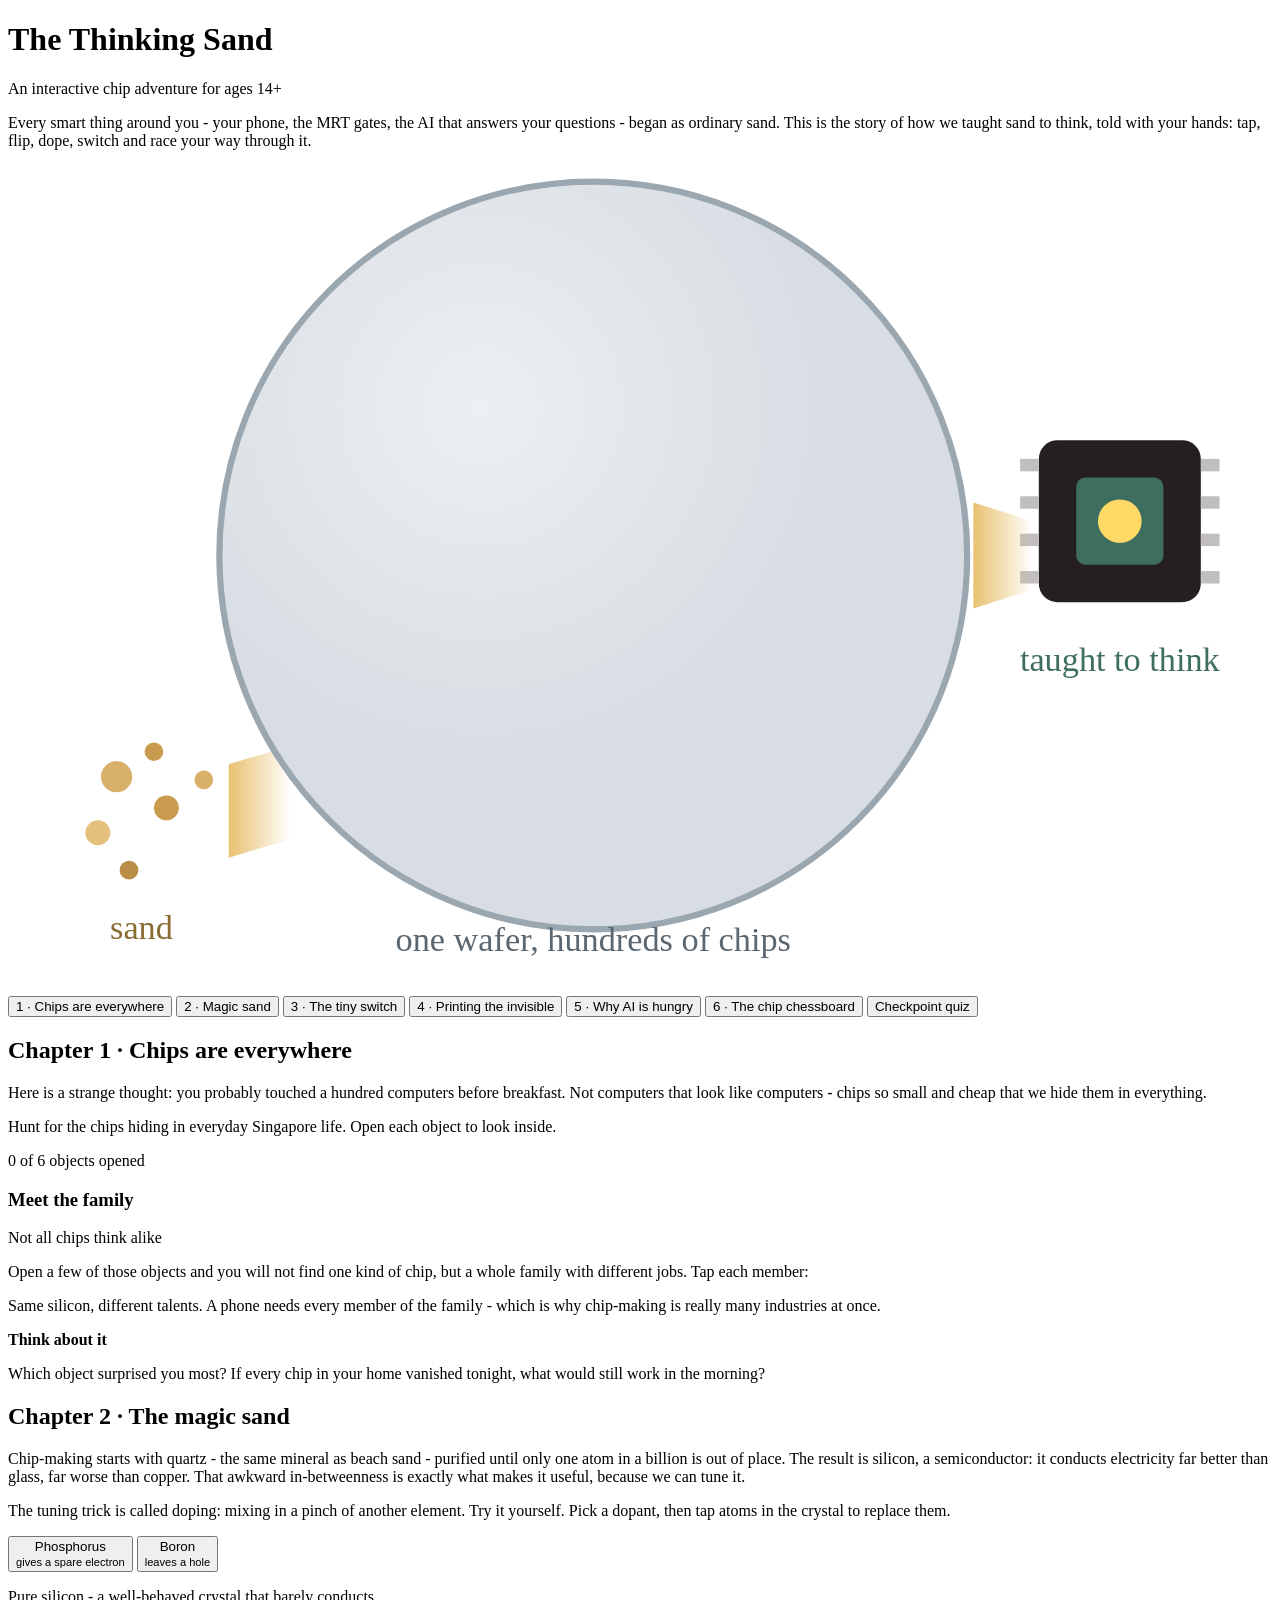
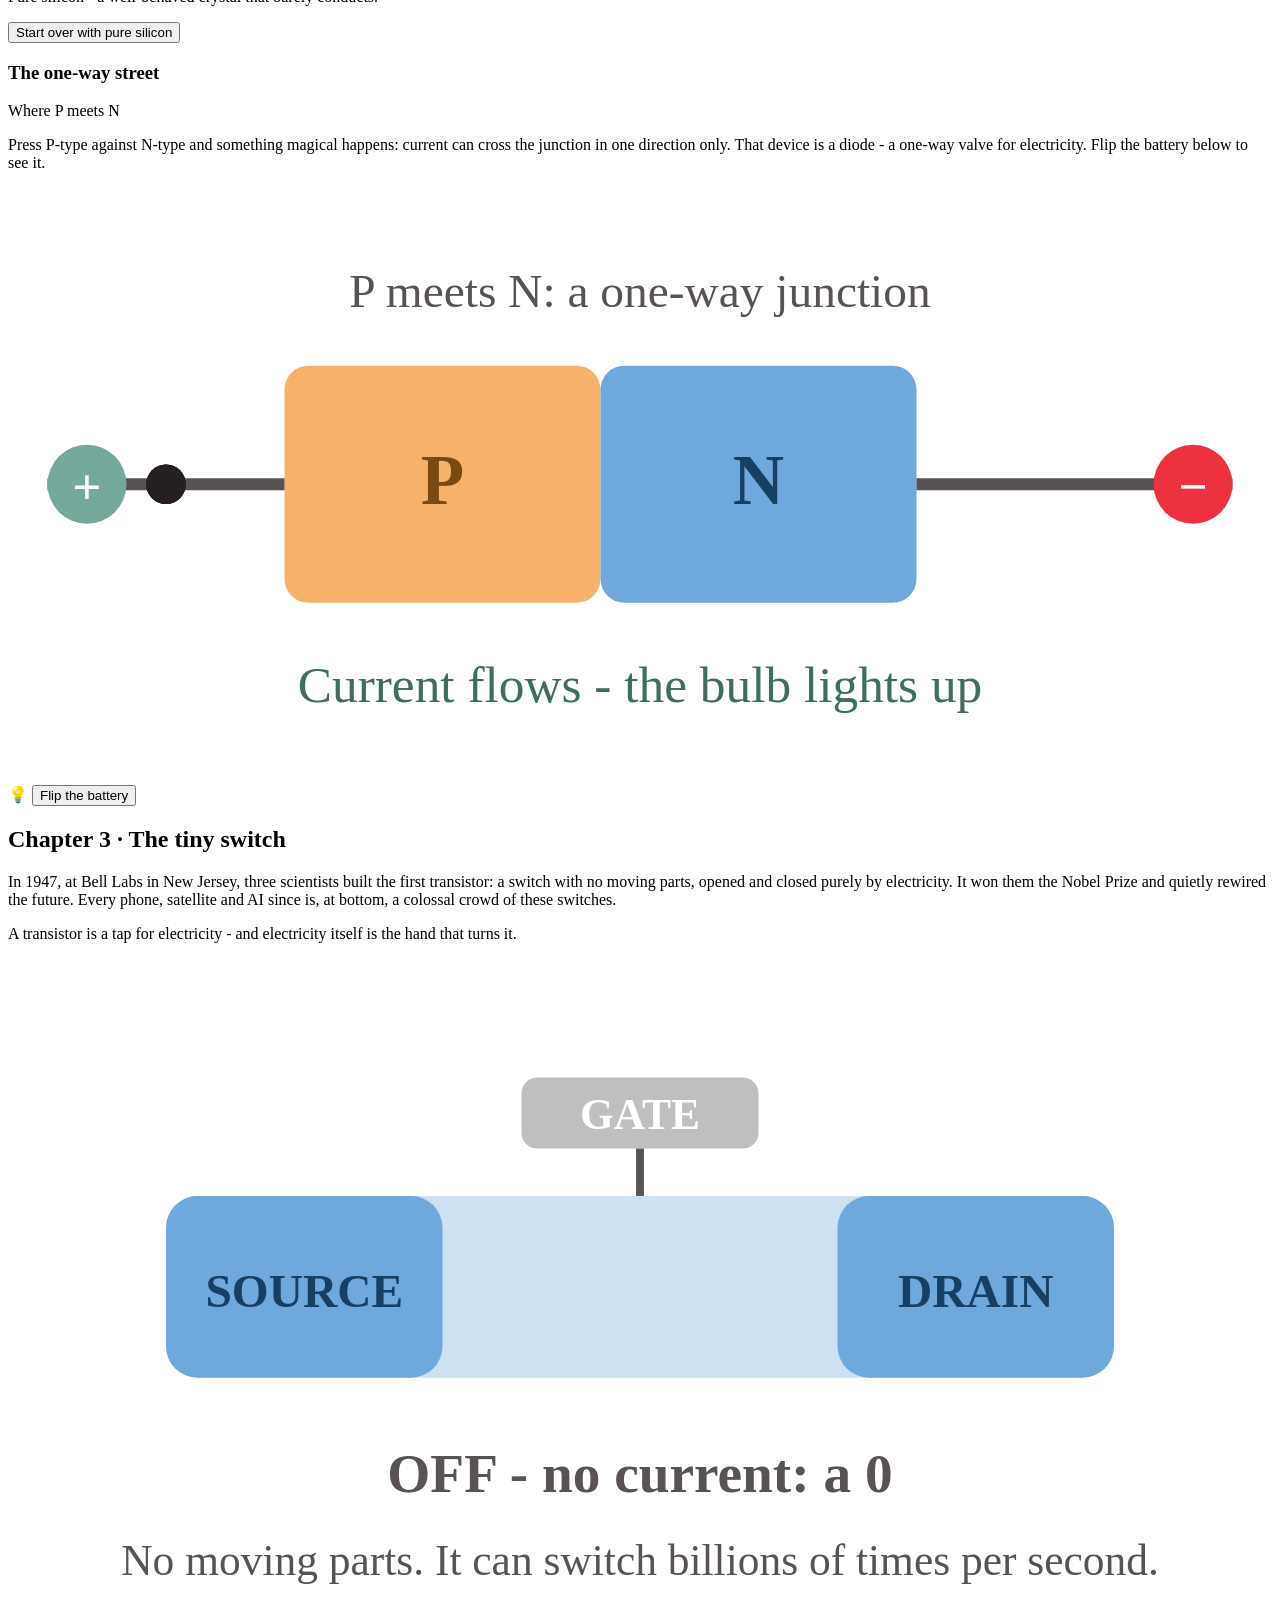
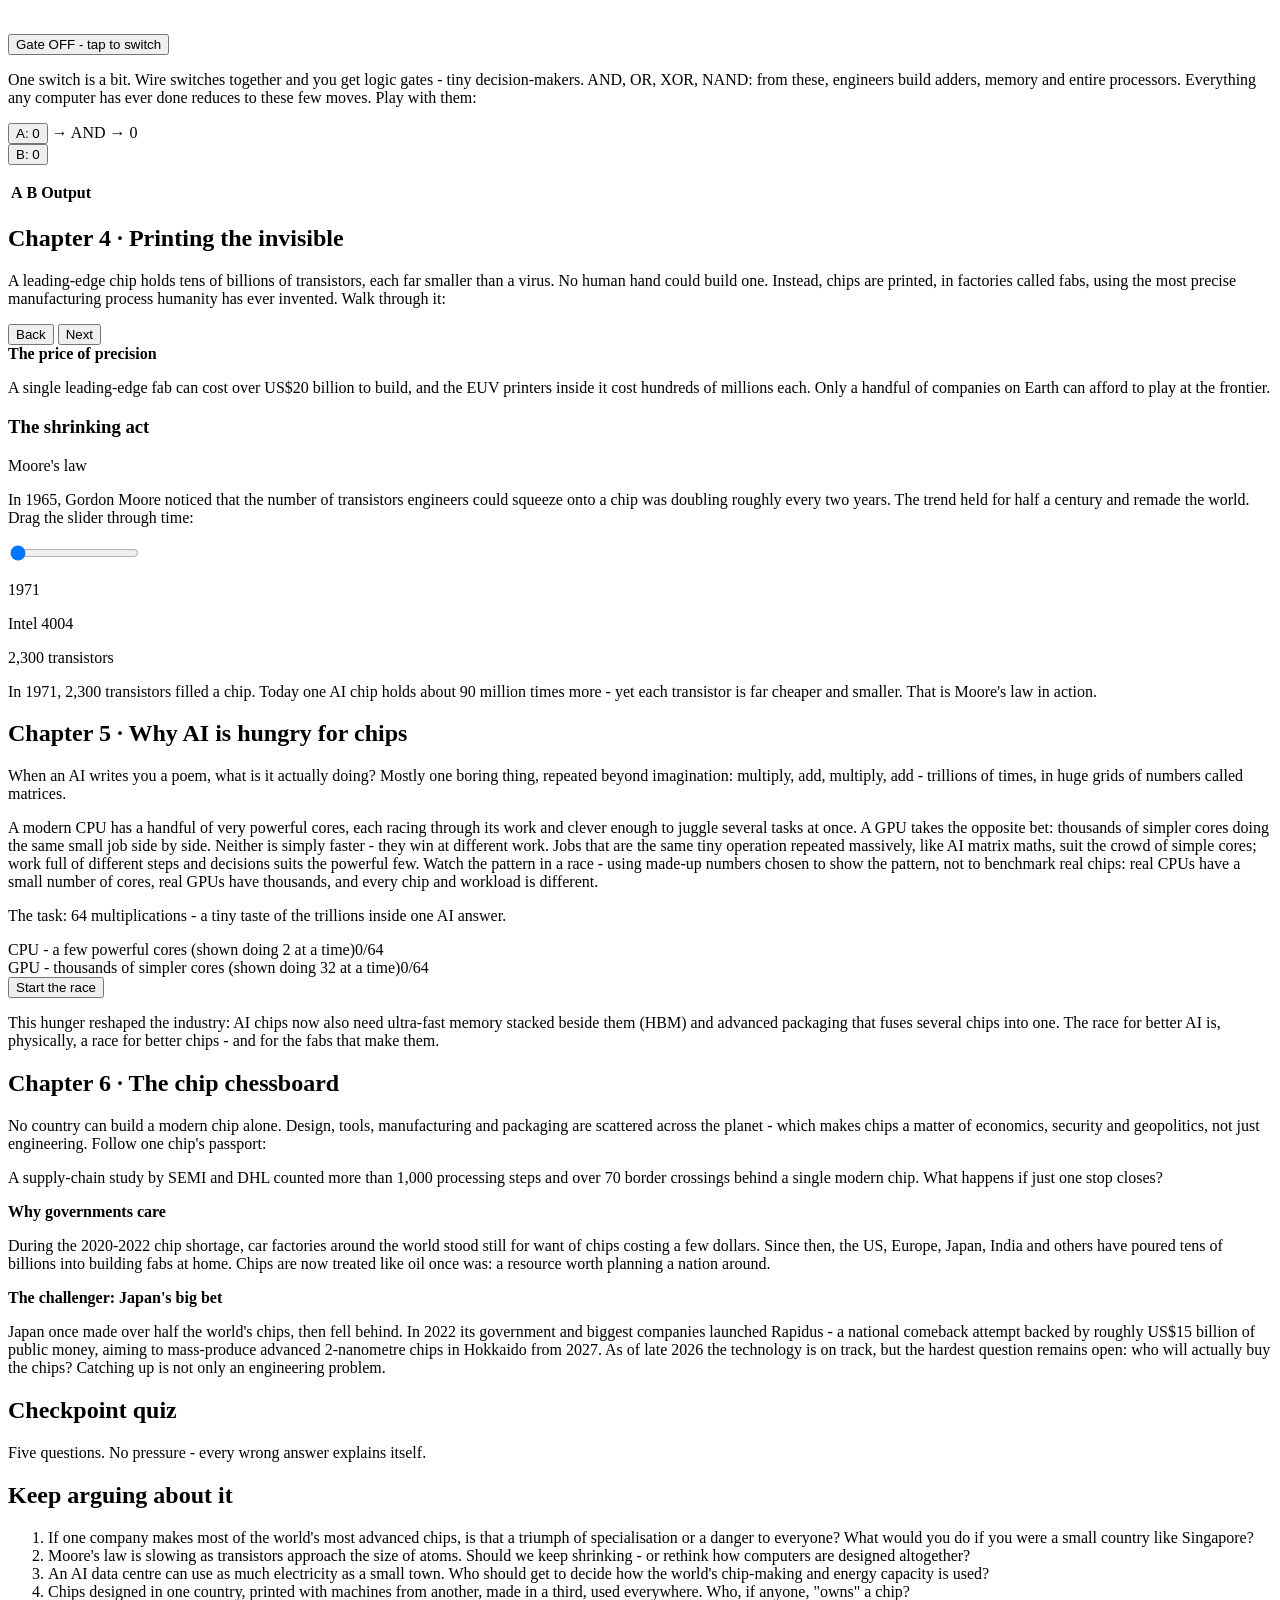
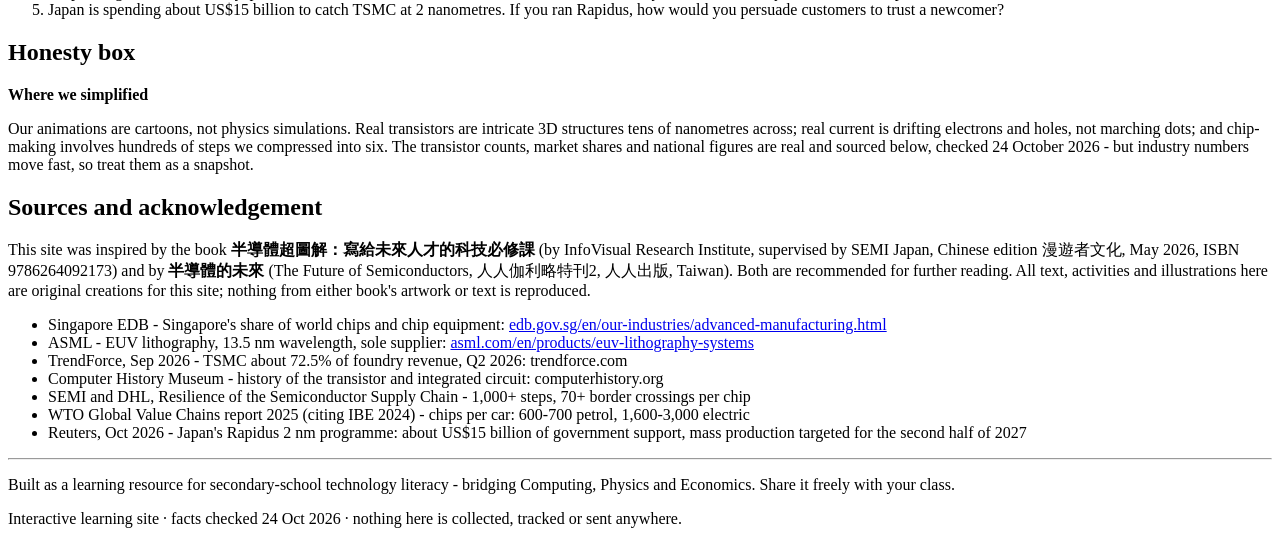
==== index.html @ 22f046a8 "Add initial HTML structure for interactive site" ====
<!DOCTYPE html>
<html lang="en">
<head>
<meta charset="UTF-8">
<meta name="viewport" content="width=device-width, initial-scale=1.0">
<title>The Thinking Sand - An Interactive Chip Adventure</title>
<meta name="description" content="Every smart thing around you began as ordinary sand. An interactive, tap-and-play journey from silicon physics to AI hardware and the global chip chessboard, for ages 14+.">
<link rel="stylesheet" href="style.css">
</head>
<body>
<main class="card">
  <header class="hero">
    <h1>The Thinking Sand</h1>
    <p class="hero-fact">An interactive chip adventure for ages 14+</p>
    <p class="intro">Every smart thing around you - your phone, the MRT gates, the AI that answers your questions - began as ordinary sand. This is the story of how we taught sand to think, told with your hands: tap, flip, dope, switch and race your way through it.</p>
  </header>

  <!-- Hero artwork: from sand to thinking chip (original illustration) -->
  <figure class="heroart" role="img" aria-label="Grains of sand become a silicon wafer full of colourful chips, and one chip lights up with ideas">
    <svg viewBox="0 0 380 260" aria-hidden="true">
      <defs>
        <radialGradient id="waferSheen" cx="35%" cy="30%" r="80%">
          <stop offset="0%" stop-color="#ffffff" stop-opacity="0.55"/>
          <stop offset="60%" stop-color="#ffffff" stop-opacity="0"/>
        </radialGradient>
        <linearGradient id="beamGrad" x1="0" y1="0" x2="1" y2="0">
          <stop offset="0%" stop-color="#e8c170"/>
          <stop offset="100%" stop-color="#e8c170" stop-opacity="0"/>
        </linearGradient>
      </defs>
      <g>
        <circle cx="22" cy="196" r="5" fill="#d9b06a"/><circle cx="38" cy="206" r="4" fill="#c99b4f"/>
        <circle cx="16" cy="214" r="4" fill="#e3c07c"/><circle cx="34" cy="188" r="3" fill="#c99b4f"/>
        <circle cx="50" cy="197" r="3" fill="#d9b06a"/><circle cx="26" cy="226" r="3" fill="#b98d45"/>
        <text x="30" y="248" text-anchor="middle" font-size="11" fill="#8a6b33">sand</text>
      </g>
      <polygon points="58,192 78,186 78,216 58,222" fill="url(#beamGrad)"/>
      <circle cx="175" cy="125" r="120" fill="#d7dde3"/>
      <g id="waferDies"></g>
      <circle cx="175" cy="125" r="120" fill="url(#waferSheen)"/>
      <circle cx="175" cy="125" r="120" fill="none" stroke="#9aa7b1" stroke-width="2"/>
      <text x="175" y="252" text-anchor="middle" font-size="11" fill="#5a6670">one wafer, hundreds of chips</text>
      <g>
        <rect x="318" y="88" width="52" height="52" rx="6" fill="#251f21"/>
        <rect x="330" y="100" width="28" height="28" rx="3" fill="#3d6e5f"/>
        <rect x="312" y="94" width="6" height="4" fill="#c0bebf"/><rect x="312" y="106" width="6" height="4" fill="#c0bebf"/>
        <rect x="312" y="118" width="6" height="4" fill="#c0bebf"/><rect x="312" y="130" width="6" height="4" fill="#c0bebf"/>
        <rect x="370" y="94" width="6" height="4" fill="#c0bebf"/><rect x="370" y="106" width="6" height="4" fill="#c0bebf"/>
        <rect x="370" y="118" width="6" height="4" fill="#c0bebf"/><rect x="370" y="130" width="6" height="4" fill="#c0bebf"/>
        <circle cx="344" cy="114" r="7" fill="#ffd966" class="spark"/>
        <text x="344" y="162" text-anchor="middle" font-size="11" fill="#3d6e5f">taught to think</text>
      </g>
      <polygon points="297,108 316,114 316,136 297,142" fill="url(#beamGrad)"/>
    </svg>
  </figure>

  <nav class="index" aria-label="Chapters">
    <button type="button" data-goto="everywhere">1 &middot; Chips are everywhere</button>
    <button type="button" data-goto="sand">2 &middot; Magic sand</button>
    <button type="button" data-goto="switch">3 &middot; The tiny switch</button>
    <button type="button" data-goto="printing">4 &middot; Printing the invisible</button>
    <button type="button" data-goto="ai">5 &middot; Why AI is hungry</button>
    <button type="button" data-goto="chessboard">6 &middot; The chip chessboard</button>
    <button type="button" data-goto="checkpoint">Checkpoint quiz</button>
  </nav>

  <!-- CHAPTER 1 -->
  <section id="everywhere">
    <h2>Chapter 1 &middot; Chips are everywhere</h2>
    <p>Here is a strange thought: you probably touched a hundred computers before breakfast. Not computers that look like computers - chips so small and cheap that we hide them in everything.</p>
    <p>Hunt for the chips hiding in everyday Singapore life. Open each object to look inside.</p>
    <div class="huntgrid" id="chipHunt"></div>
    <p class="score" id="huntScore">0 of 6 objects opened</p>
    <h3>Meet the family</h3>
    <p class="sub">Not all chips think alike</p>
    <p>Open a few of those objects and you will not find one kind of chip, but a whole family with different jobs. Tap each member:</p>
    <div class="huntgrid" id="chipFamily"></div>
    <p class="verdict">Same silicon, different talents. A phone needs every member of the family - which is why chip-making is really many industries at once.</p>
    <aside class="callout note">
      <strong>Think about it</strong>
      <p>Which object surprised you most? If every chip in your home vanished tonight, what would still work in the morning?</p>
    </aside>
  </section>

  <!-- CHAPTER 2 -->
  <section id="sand">
    <h2>Chapter 2 &middot; The magic sand</h2>
    <p>Chip-making starts with quartz - the same mineral as beach sand - purified until only one atom in a billion is out of place. The result is silicon, a semiconductor: it conducts electricity far better than glass, far worse than copper. That awkward in-betweenness is exactly what makes it useful, because we can tune it.</p>
    <p>The tuning trick is called doping: mixing in a pinch of another element. Try it yourself. Pick a dopant, then tap atoms in the crystal to replace them.</p>
    <div class="dopick" role="group" aria-label="Choose a dopant">
      <button type="button" id="pickP" class="dopant n picked">Phosphorus<br><small>gives a spare electron</small></button>
      <button type="button" id="pickB" class="dopant p">Boron<br><small>leaves a hole</small></button>
    </div>
    <div class="lattice" id="lattice" role="group" aria-label="Silicon crystal - tap an atom to replace it"></div>
    <p class="verdict" id="dopeVerdict">Pure silicon - a well-behaved crystal that barely conducts.</p>
    <button type="button" class="mini" id="dopeReset">Start over with pure silicon</button>
    <h3>The one-way street</h3>
    <p class="sub">Where P meets N</p>
    <p>Press P-type against N-type and something magical happens: current can cross the junction in one direction only. That device is a diode - a one-way valve for electricity. Flip the battery below to see it.</p>
    <div class="diode">
      <svg viewBox="0 0 320 150" class="art" role="img" aria-label="A diode demonstration">
        <rect x="70" y="45" width="80" height="60" rx="6" fill="#f6b26b"/>
        <rect x="150" y="45" width="80" height="60" rx="6" fill="#6fa8dc"/>
        <text x="110" y="80" text-anchor="middle" font-size="18" font-weight="bold" fill="#7a4a12">P</text>
        <text x="190" y="80" text-anchor="middle" font-size="18" font-weight="bold" fill="#173f63">N</text>
        <line x1="10" y1="75" x2="70" y2="75" stroke="#585254" stroke-width="3"/>
        <line x1="230" y1="75" x2="310" y2="75" stroke="#585254" stroke-width="3"/>
        <circle id="batLeft" cx="20" cy="75" r="10" fill="#73a89a"/>
        <text id="batLeftSign" x="20" y="80" text-anchor="middle" font-size="13" fill="#fff" font-weight="bold">+</text>
        <circle id="batRight" cx="300" cy="75" r="10" fill="#ed313e"/>
        <text id="batRightSign" x="300" y="80" text-anchor="middle" font-size="13" fill="#fff" font-weight="bold">&minus;</text>
        <text x="160" y="30" text-anchor="middle" font-size="12" fill="#585254">P meets N: a one-way junction</text>
        <g id="diodeFlow">
          <circle class="flowdot" style="animation-delay:0s" cx="40" cy="75" r="5" fill="#251f21"/>
          <circle class="flowdot" style="animation-delay:0.7s" cx="40" cy="75" r="5" fill="#251f21"/>
          <circle class="flowdot" style="animation-delay:1.4s" cx="40" cy="75" r="5" fill="#251f21"/>
        </g>
        <text id="diodeMsg" x="160" y="130" text-anchor="middle" font-size="13" fill="#3d6e5f">Current flows - the bulb lights up</text>
      </svg>
      <div class="bulbrow">
        <span class="bulb on" id="diodeBulb" aria-hidden="true">&#128161;</span>
        <button type="button" class="mini" id="diodeFlip">Flip the battery</button>
      </div>
    </div>
  </section>

  <!-- CHAPTER 3 -->
  <section id="switch">
    <h2>Chapter 3 &middot; The tiny switch</h2>
    <p>In 1947, at Bell Labs in New Jersey, three scientists built the first transistor: a switch with no moving parts, opened and closed purely by electricity. It won them the Nobel Prize and quietly rewired the future. Every phone, satellite and AI since is, at bottom, a colossal crowd of these switches.</p>
    <p class="keysentence">A transistor is a tap for electricity - and electricity itself is the hand that turns it.</p>
    <div class="transistor">
      <svg viewBox="0 0 320 170" class="art" role="img" aria-label="A transistor switch demonstration">
        <rect x="40" y="60" width="240" height="46" rx="8" fill="#6fa8dc" opacity="0.35"/>
        <rect x="40" y="60" width="70" height="46" rx="8" fill="#6fa8dc"/>
        <rect x="210" y="60" width="70" height="46" rx="8" fill="#6fa8dc"/>
        <text x="75" y="88" text-anchor="middle" font-size="12" fill="#173f63" font-weight="bold">SOURCE</text>
        <text x="245" y="88" text-anchor="middle" font-size="12" fill="#173f63" font-weight="bold">DRAIN</text>
        <rect id="gateRect" x="130" y="30" width="60" height="18" rx="4" fill="#c0bebf"/>
        <text x="160" y="43" text-anchor="middle" font-size="11" fill="#fff" font-weight="bold">GATE</text>
        <line x1="160" y1="48" x2="160" y2="60" stroke="#585254" stroke-width="2"/>
        <g id="transFlow" style="display:none">
          <circle class="flowlong" style="animation-delay:0s" cx="110" cy="83" r="5" fill="#251f21"/>
          <circle class="flowlong" style="animation-delay:0.45s" cx="110" cy="83" r="5" fill="#251f21"/>
          <circle class="flowlong" style="animation-delay:0.9s" cx="110" cy="83" r="5" fill="#251f21"/>
          <circle class="flowlong" style="animation-delay:1.35s" cx="110" cy="83" r="5" fill="#251f21"/>
        </g>
        <text id="transState" x="160" y="135" text-anchor="middle" font-size="14" font-weight="bold" fill="#585254">OFF - no current: a 0</text>
        <text x="160" y="156" text-anchor="middle" font-size="11" fill="#585254">No moving parts. It can switch billions of times per second.</text>
      </svg>
      <button type="button" class="big-toggle" id="transToggle" aria-pressed="false">Gate OFF - tap to switch</button>
    </div>
    <p>One switch is a bit. Wire switches together and you get logic gates - tiny decision-makers. AND, OR, XOR, NAND: from these, engineers build adders, memory and entire processors. Everything any computer has ever done reduces to these few moves. Play with them:</p>
    <div class="logic">
      <div class="dopick" role="group" aria-label="Choose a gate" id="gatePick"></div>
      <div class="io">
        <button type="button" class="io-btn" id="inA">A: 0</button>
        <span class="arrow">&rarr;</span>
        <span class="gatebox" id="gateName">AND</span>
        <span class="arrow">&rarr;</span>
        <span class="out" id="gateOut">0</span>
      </div>
      <div class="io">
        <button type="button" class="io-btn" id="inB">B: 0</button>
      </div>
      <p class="verdict" id="gateHint"></p>
      <table class="truth">
        <thead><tr><th>A</th><th>B</th><th>Output</th></tr></thead>
        <tbody id="truthBody"></tbody>
      </table>
    </div>
  </section>

  <!-- CHAPTER 4 -->
  <section id="printing">
    <h2>Chapter 4 &middot; Printing the invisible</h2>
    <p>A leading-edge chip holds tens of billions of transistors, each far smaller than a virus. No human hand could build one. Instead, chips are printed, in factories called fabs, using the most precise manufacturing process humanity has ever invented. Walk through it:</p>
    <div class="fab">
      <div id="fabArt"></div>
      <p class="stepline" id="fabStepLine"></p>
      <p class="stepbody" id="fabStepBody"></p>
      <div class="stepnav">
        <button type="button" class="mini" id="fabBack">Back</button>
        <span class="dots" id="fabDots" aria-hidden="true"></span>
        <button type="button" class="mini" id="fabNext">Next</button>
      </div>
    </div>
    <aside class="callout note">
      <strong>The price of precision</strong>
      <p>A single leading-edge fab can cost over US$20 billion to build, and the EUV printers inside it cost hundreds of millions each. Only a handful of companies on Earth can afford to play at the frontier.</p>
    </aside>
    <h3>The shrinking act</h3>
    <p class="sub">Moore's law</p>
    <p>In 1965, Gordon Moore noticed that the number of transistors engineers could squeeze onto a chip was doubling roughly every two years. The trend held for half a century and remade the world. Drag the slider through time:</p>
    <div class="moore">
      <input type="range" id="mooreRange" min="0" max="7" value="0" step="1" aria-label="Travel through chip history">
      <div class="moorecard">
        <p class="mooreyear" id="mooreYear">1971</p>
        <p class="moorechip" id="mooreChip">Intel 4004</p>
        <div class="moorebar"><span id="mooreFill"></span></div>
        <p class="moorecount" id="mooreCount">2,300 transistors</p>
      </div>
      <p class="verdict">In 1971, 2,300 transistors filled a chip. Today one AI chip holds about 90 million times more - yet each transistor is far cheaper and smaller. That is Moore's law in action.</p>
    </div>
  </section>

  <!-- CHAPTER 5 -->
  <section id="ai">
    <h2>Chapter 5 &middot; Why AI is hungry for chips</h2>
    <p>When an AI writes you a poem, what is it actually doing? Mostly one boring thing, repeated beyond imagination: multiply, add, multiply, add - trillions of times, in huge grids of numbers called matrices.</p>
    <p>A modern CPU has a handful of very powerful cores, each racing through its work and clever enough to juggle several tasks at once. A GPU takes the opposite bet: thousands of simpler cores doing the same small job side by side. Neither is simply faster - they win at different work. Jobs that are the same tiny operation repeated massively, like AI matrix maths, suit the crowd of simple cores; work full of different steps and decisions suits the powerful few. Watch the pattern in a race - using made-up numbers chosen to show the pattern, not to benchmark real chips: real CPUs have a small number of cores, real GPUs have thousands, and every chip and workload is different.</p>
    <div class="race">
      <p class="racetask">The task: 64 multiplications - a tiny taste of the trillions inside one AI answer.</p>
      <div class="lanelabel"><span>CPU - a few powerful cores (shown doing 2 at a time)</span><span id="cpuCount">0/64</span></div>
      <div class="tiles" id="cpuTiles"></div>
      <div class="lanelabel"><span>GPU - thousands of simpler cores (shown doing 32 at a time)</span><span id="gpuCount">0/64</span></div>
      <div class="tiles" id="gpuTiles"></div>
      <button type="button" class="big-toggle on" id="raceBtn">Start the race</button>
      <p class="verdict" id="raceVerdict" style="display:none">Same answer, different strengths. And remember the ratios were invented for teaching: which chip wins always depends on the chip and the job.</p>
    </div>
    <p>This hunger reshaped the industry: AI chips now also need ultra-fast memory stacked beside them (HBM) and advanced packaging that fuses several chips into one. The race for better AI is, physically, a race for better chips - and for the fabs that make them.</p>
  </section>

  <!-- CHAPTER 6 -->
  <section id="chessboard">
    <h2>Chapter 6 &middot; The chip chessboard</h2>
    <p>No country can build a modern chip alone. Design, tools, manufacturing and packaging are scattered across the planet - which makes chips a matter of economics, security and geopolitics, not just engineering. Follow one chip's passport:</p>
    <div class="passport">
      <div class="stamps" role="group" aria-label="Journey stages" id="stamps"></div>
      <div class="passcard">
        <p class="passstage" id="passStage"></p>
        <p class="passbody" id="passBody"></p>
      </div>
      <p class="verdict">A supply-chain study by SEMI and DHL counted more than 1,000 processing steps and over 70 border crossings behind a single modern chip. What happens if just one stop closes?</p>
    </div>
    <aside class="callout warning">
      <strong>Why governments care</strong>
      <p>During the 2020-2022 chip shortage, car factories around the world stood still for want of chips costing a few dollars. Since then, the US, Europe, Japan, India and others have poured tens of billions into building fabs at home. Chips are now treated like oil once was: a resource worth planning a nation around.</p>
    </aside>
    <aside class="callout note">
      <strong>The challenger: Japan's big bet</strong>
      <p>Japan once made over half the world's chips, then fell behind. In 2022 its government and biggest companies launched Rapidus - a national comeback attempt backed by roughly US$15 billion of public money, aiming to mass-produce advanced 2-nanometre chips in Hokkaido from 2027. As of late 2026 the technology is on track, but the hardest question remains open: who will actually buy the chips? Catching up is not only an engineering problem.</p>
    </aside>
  </section>

  <!-- QUIZ -->
  <section id="checkpoint">
    <h2>Checkpoint quiz</h2>
    <p>Five questions. No pressure - every wrong answer explains itself.</p>
    <div id="quiz"></div>
    <p class="finalscore" id="quizScore" style="display:none"></p>
  </section>

  <!-- DISCUSSION -->
  <section>
    <h2>Keep arguing about it</h2>
    <ol class="discuss">
      <li>If one company makes most of the world's most advanced chips, is that a triumph of specialisation or a danger to everyone? What would you do if you were a small country like Singapore?</li>
      <li>Moore's law is slowing as transistors approach the size of atoms. Should we keep shrinking - or rethink how computers are designed altogether?</li>
      <li>An AI data centre can use as much electricity as a small town. Who should get to decide how the world's chip-making and energy capacity is used?</li>
      <li>Chips designed in one country, printed with machines from another, made in a third, used everywhere. Who, if anyone, "owns" a chip?</li>
      <li>Japan is spending about US$15 billion to catch TSMC at 2 nanometres. If you ran Rapidus, how would you persuade customers to trust a newcomer?</li>
    </ol>
  </section>

  <!-- HONESTY BOX -->
  <section>
    <h2>Honesty box</h2>
    <aside class="callout note">
      <strong>Where we simplified</strong>
      <p>Our animations are cartoons, not physics simulations. Real transistors are intricate 3D structures tens of nanometres across; real current is drifting electrons and holes, not marching dots; and chip-making involves hundreds of steps we compressed into six. The transistor counts, market shares and national figures are real and sourced below, checked 24 October 2026 - but industry numbers move fast, so treat them as a snapshot.</p>
    </aside>
  </section>

  <!-- SOURCES -->
  <section>
    <h2>Sources and acknowledgement</h2>
    <p>This site was inspired by the book <strong>半導體超圖解：寫給未來人才的科技必修課</strong> (by InfoVisual Research Institute, supervised by SEMI Japan, Chinese edition 漫遊者文化, May 2026, ISBN 9786264092173) and by <strong>半導體的未來</strong> (The Future of Semiconductors, 人人伽利略特刊2, 人人出版, Taiwan). Both are recommended for further reading. All text, activities and illustrations here are original creations for this site; nothing from either book's artwork or text is reproduced.</p>
    <ul class="sources">
      <li>Singapore EDB - Singapore's share of world chips and chip equipment: <a href="https://www.edb.gov.sg/en/our-industries/advanced-manufacturing.html">edb.gov.sg/en/our-industries/advanced-manufacturing.html</a></li>
      <li>ASML - EUV lithography, 13.5 nm wavelength, sole supplier: <a href="https://www.asml.com/en/products/euv-lithography-systems">asml.com/en/products/euv-lithography-systems</a></li>
      <li>TrendForce, Sep 2026 - TSMC about 72.5% of foundry revenue, Q2 2026: trendforce.com</li>
      <li>Computer History Museum - history of the transistor and integrated circuit: computerhistory.org</li>
      <li>SEMI and DHL, Resilience of the Semiconductor Supply Chain - 1,000+ steps, 70+ border crossings per chip</li>
      <li>WTO Global Value Chains report 2025 (citing IBE 2024) - chips per car: 600-700 petrol, 1,600-3,000 electric</li>
      <li>Reuters, Oct 2026 - Japan's Rapidus 2 nm programme: about US$15 billion of government support, mass production targeted for the second half of 2027</li>
    </ul>
    <hr>
    <p>Built as a learning resource for secondary-school technology literacy - bridging Computing, Physics and Economics. Share it freely with your class.</p>
  </section>

  <footer class="closing">Interactive learning site &middot; facts checked 24 Oct 2026 &middot; nothing here is collected, tracked or sent anywhere.</footer>
</main>
<script src="app.js"></script>
</body>
</html>
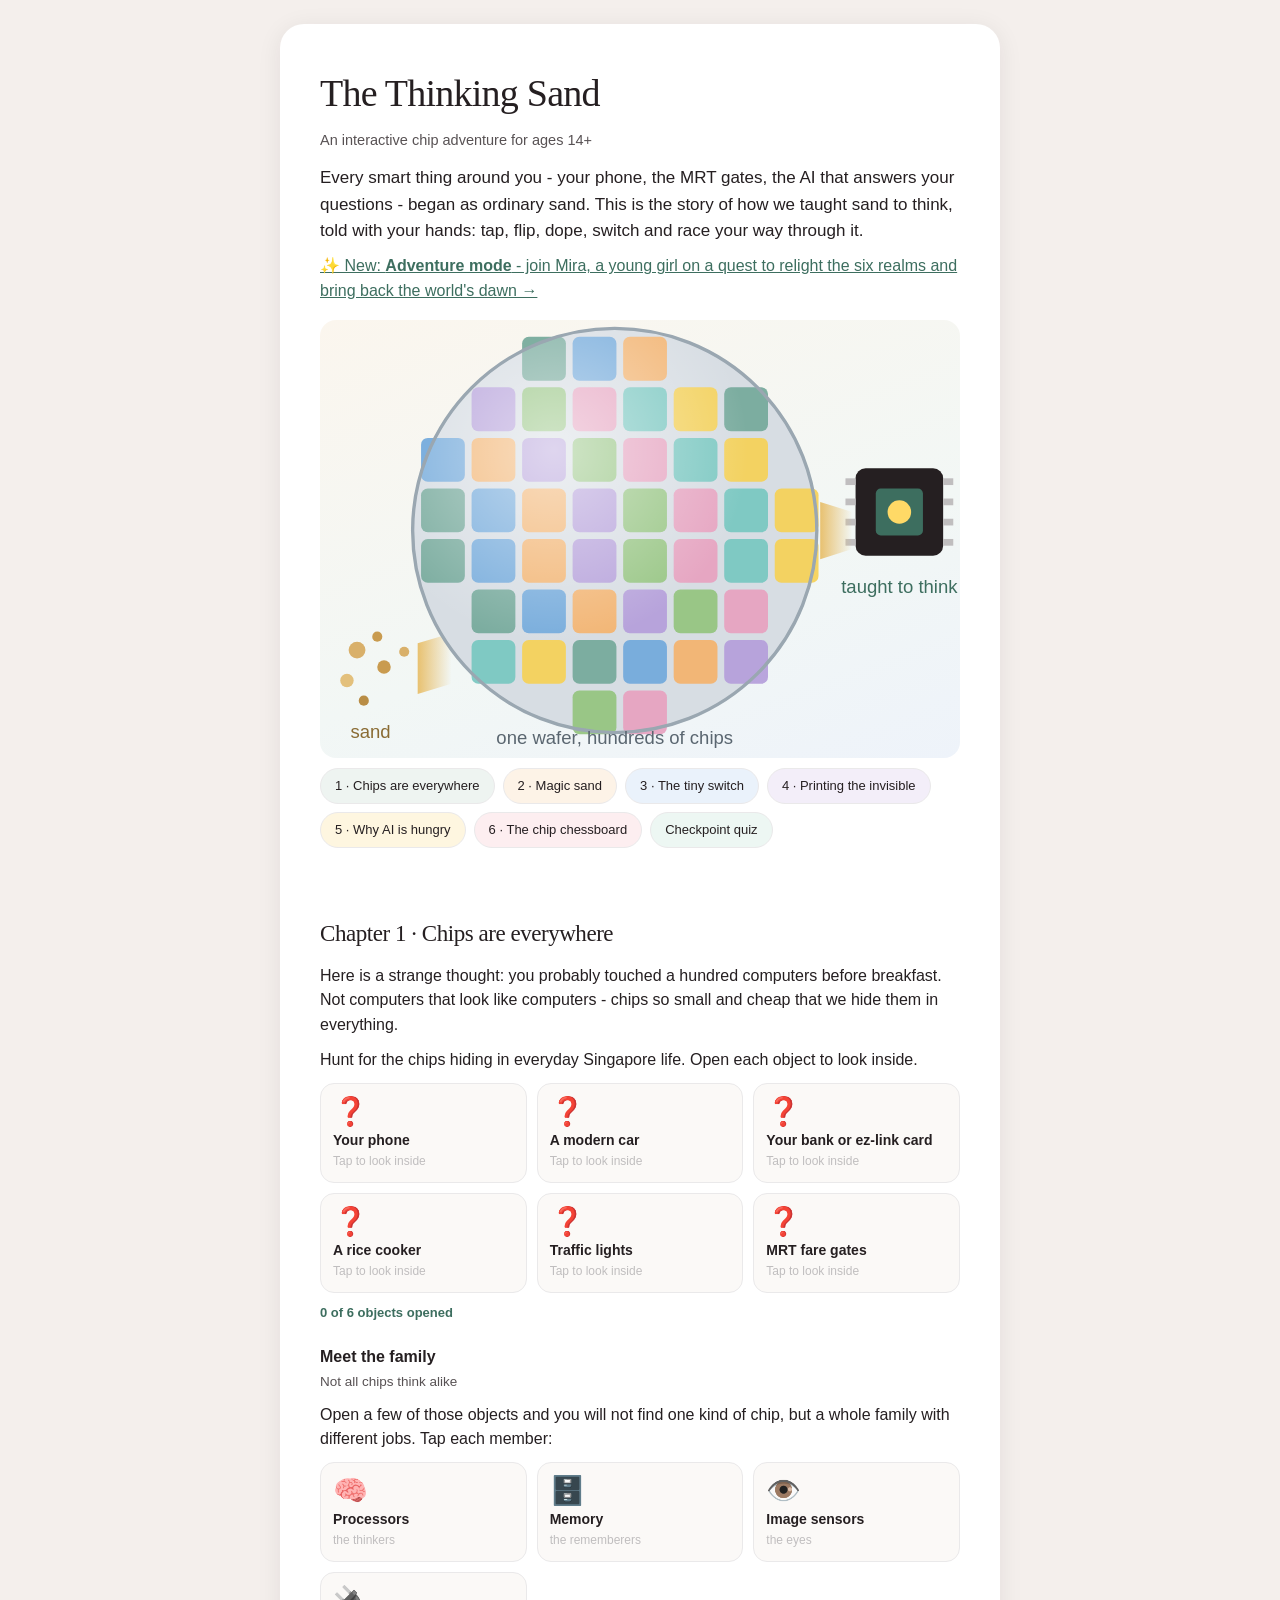
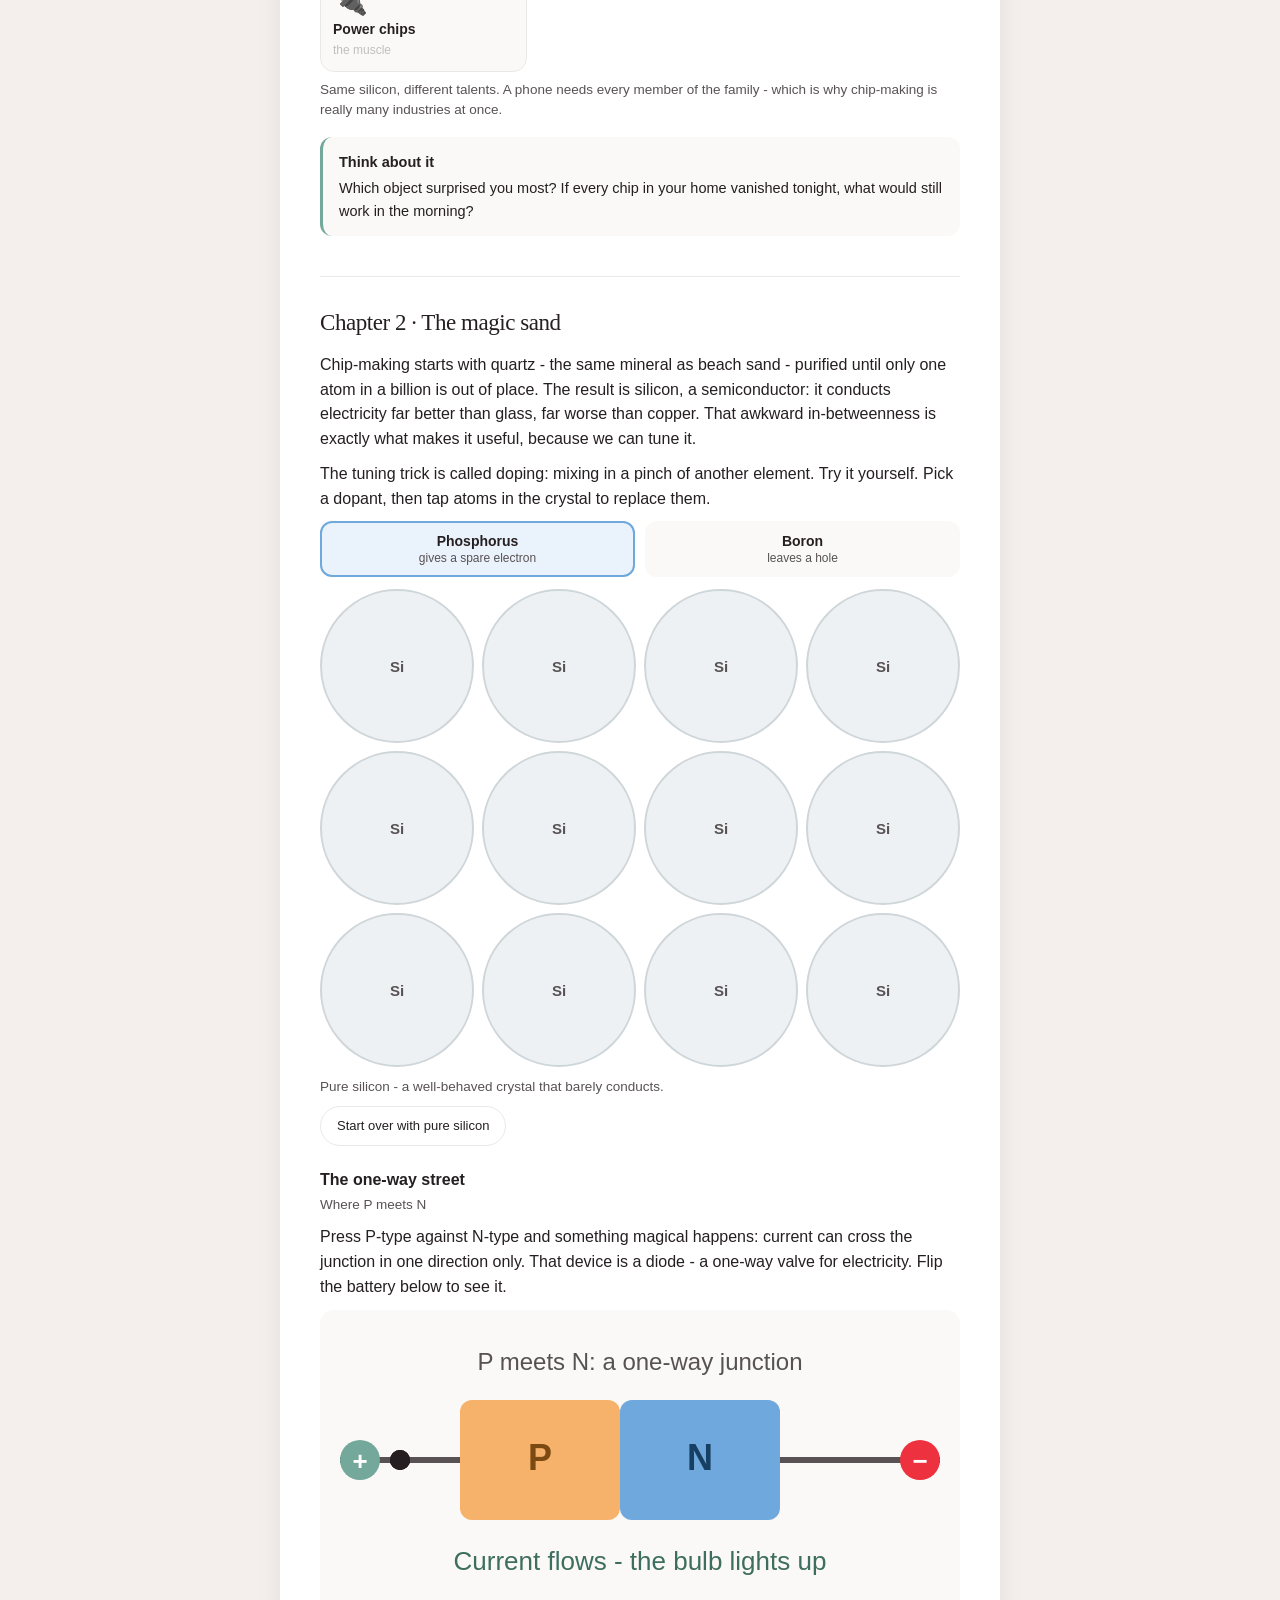
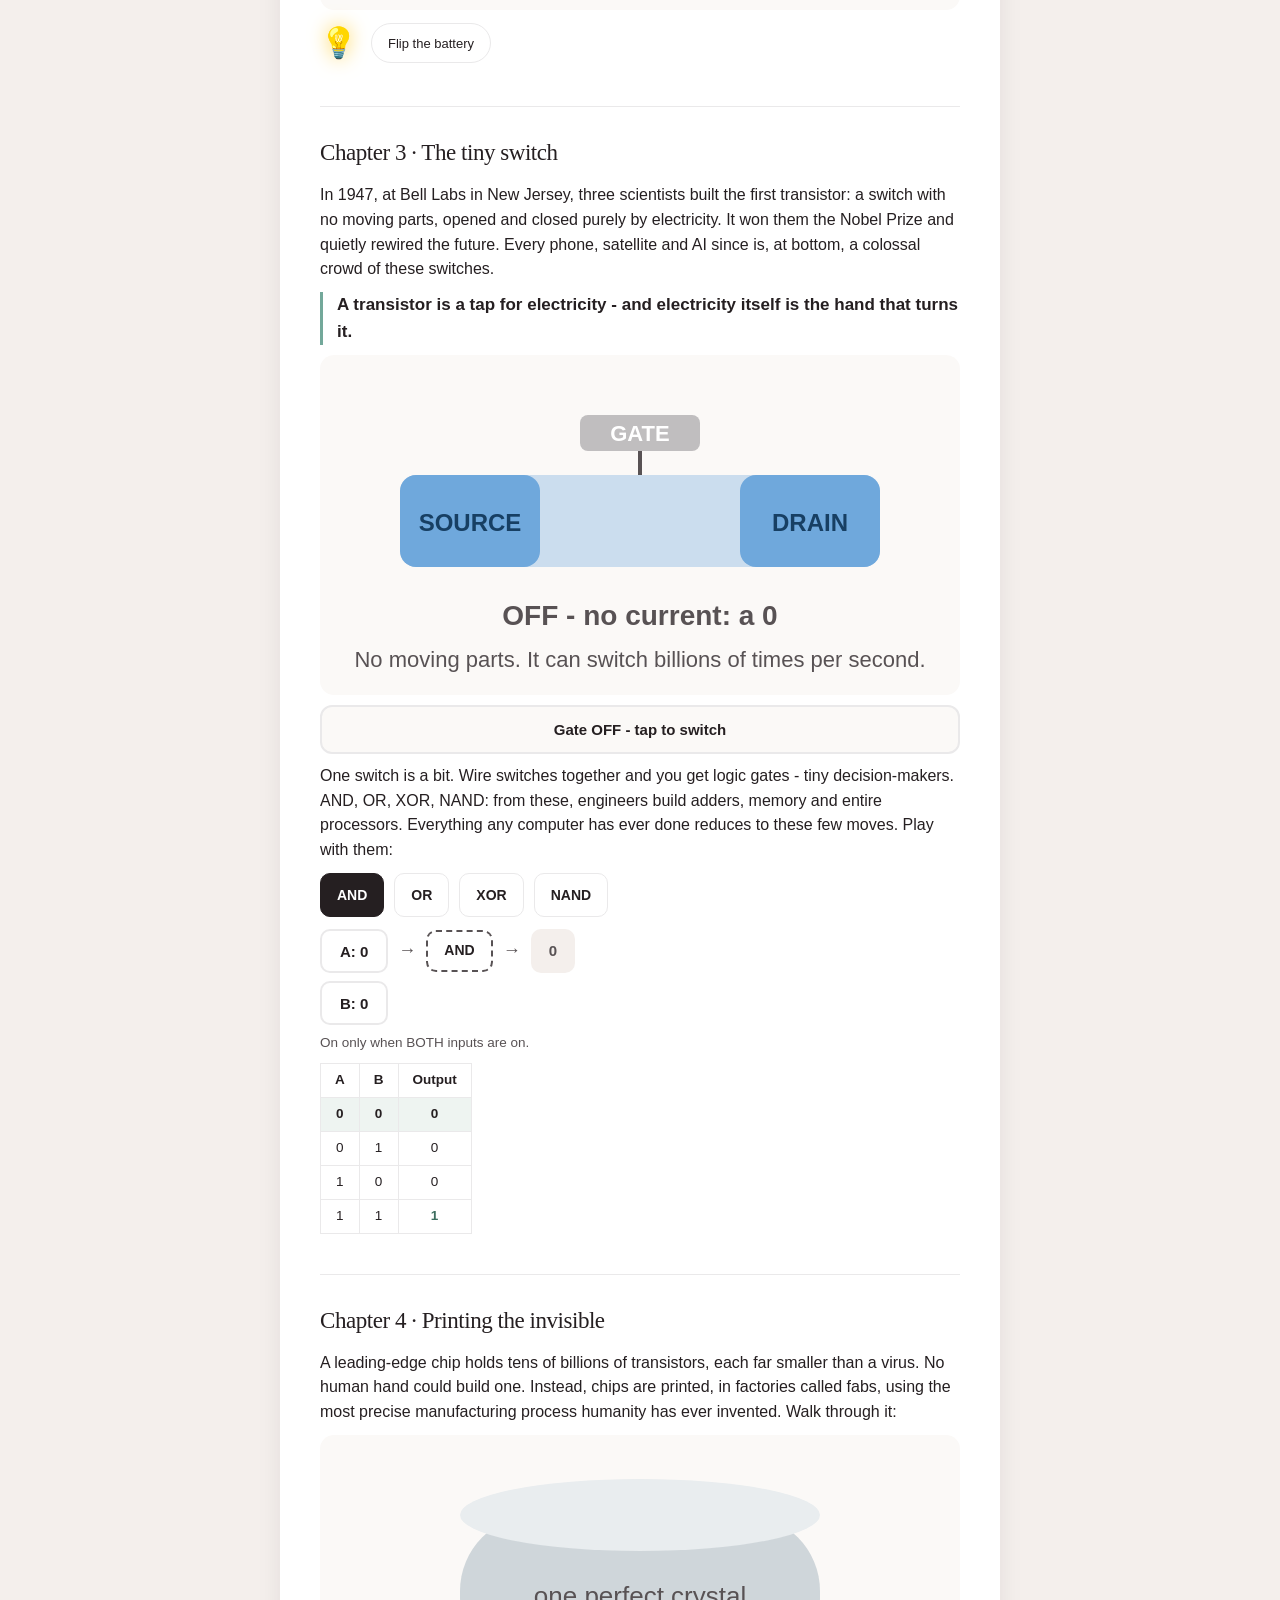
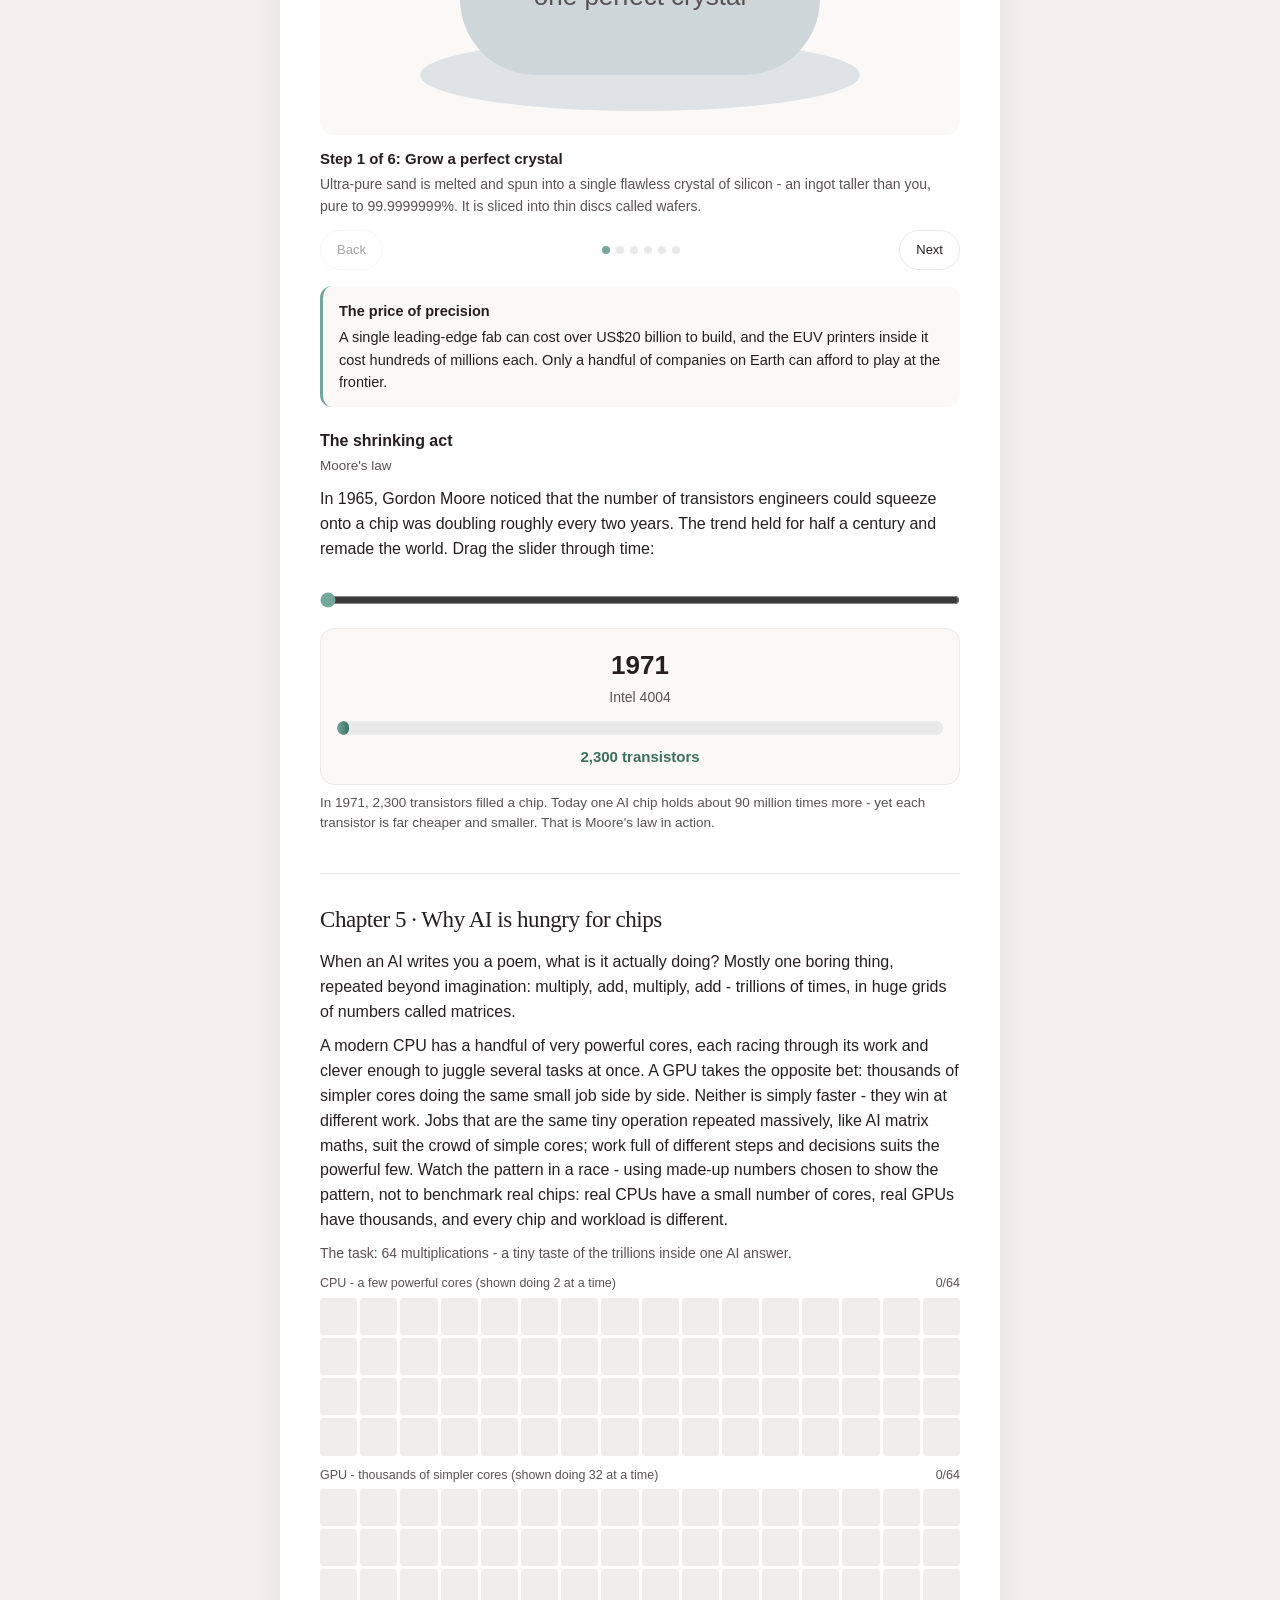
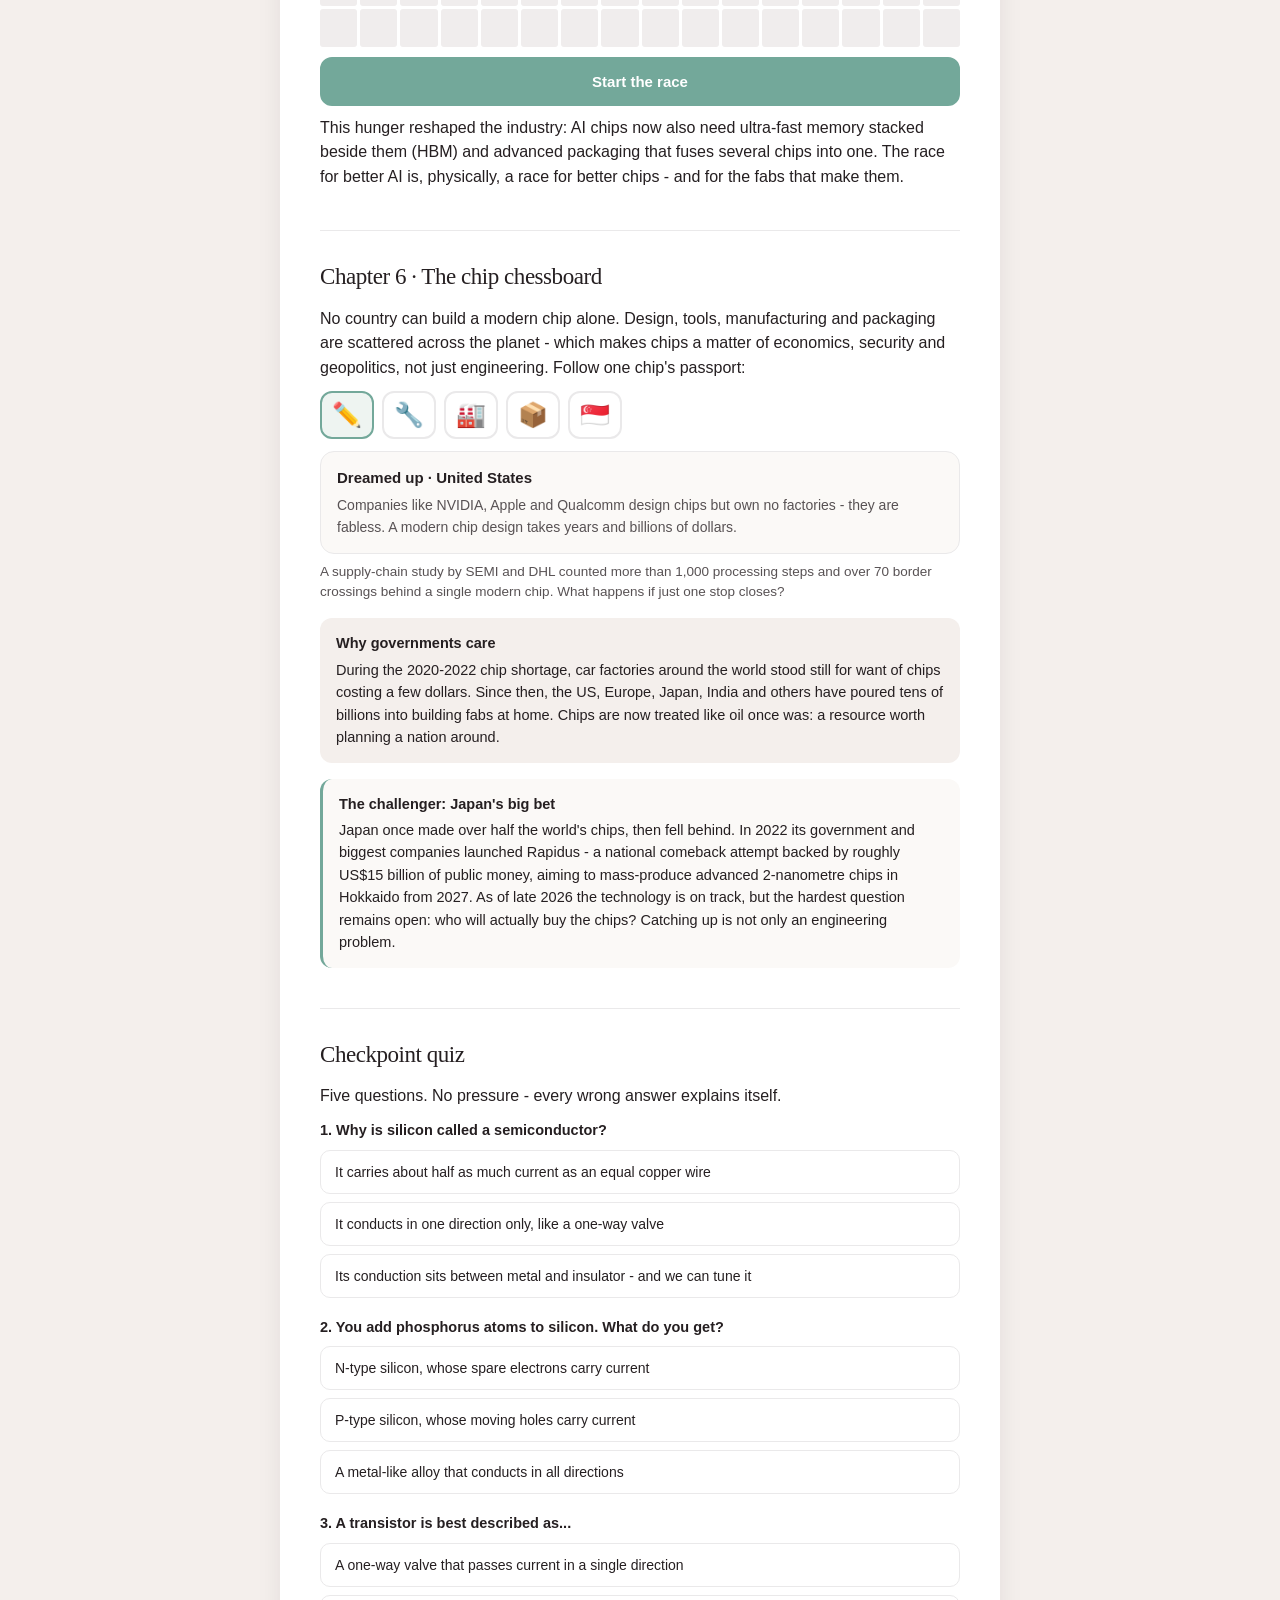
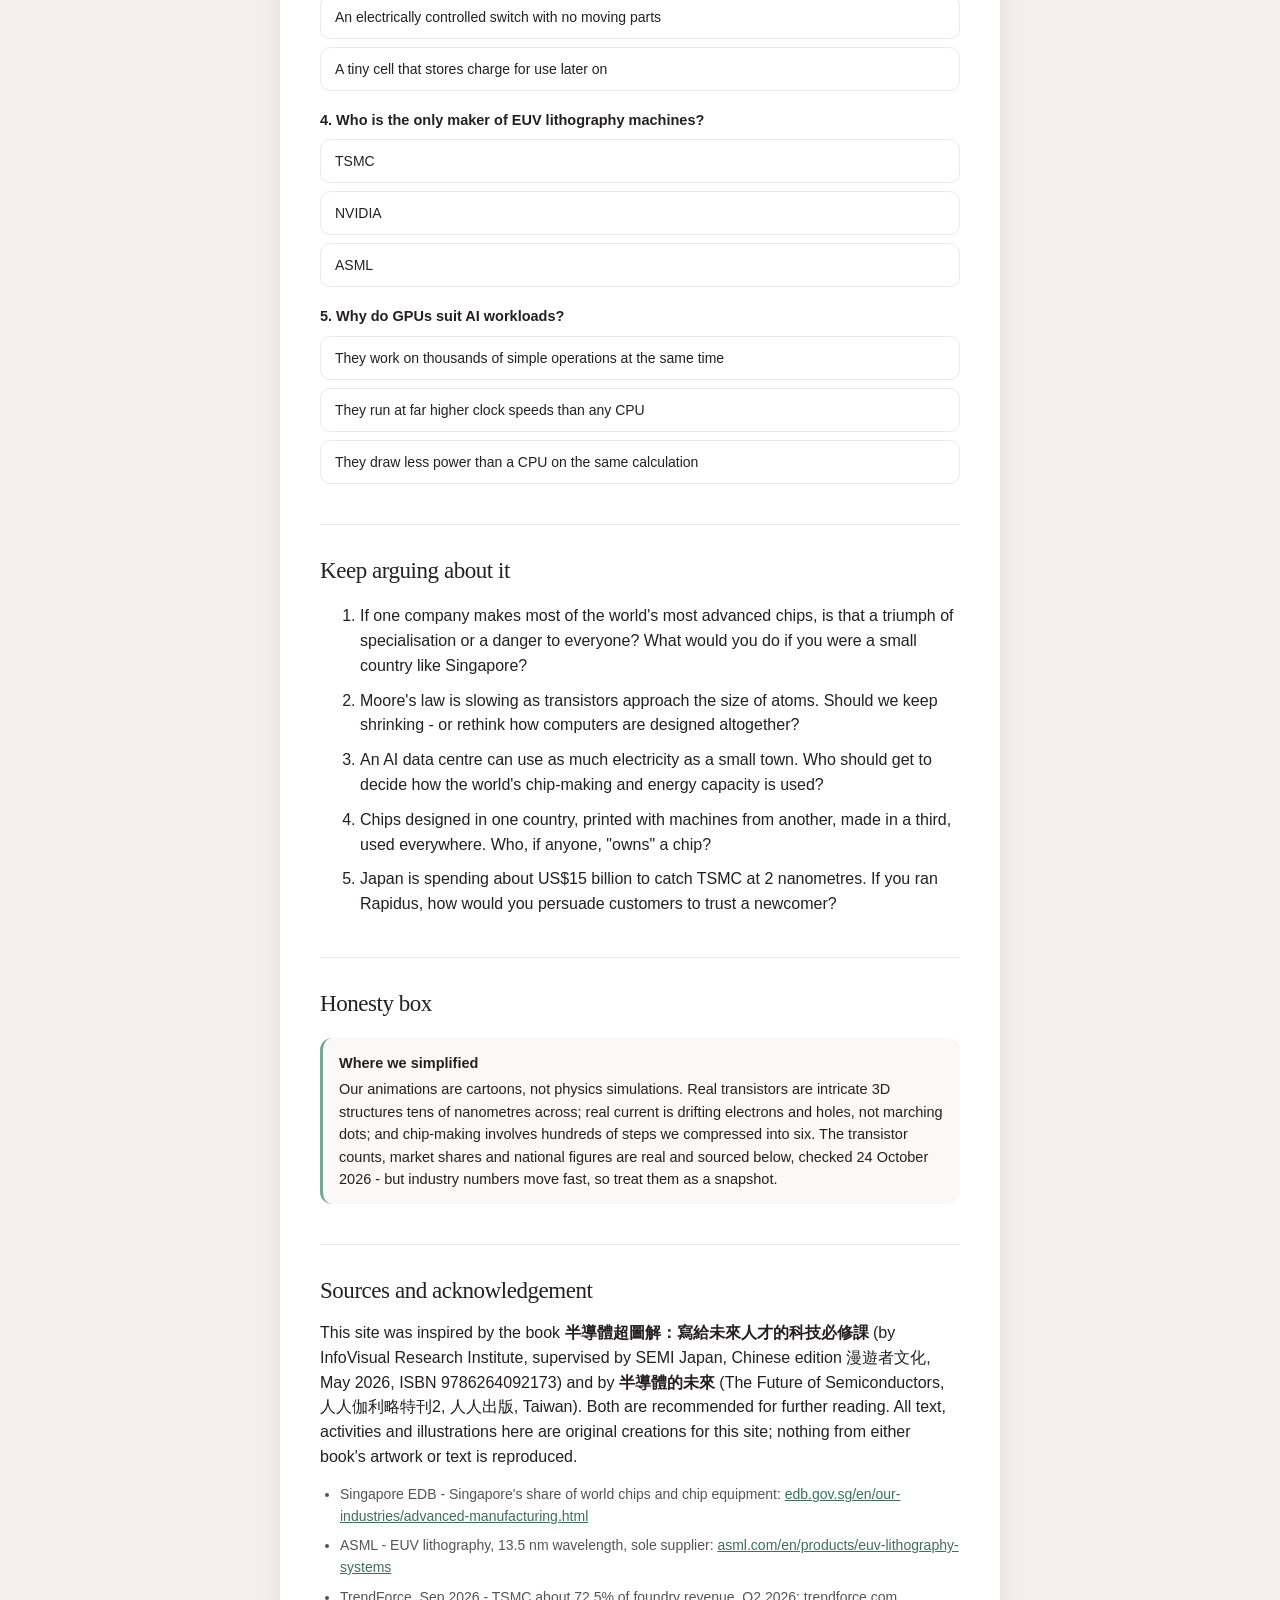
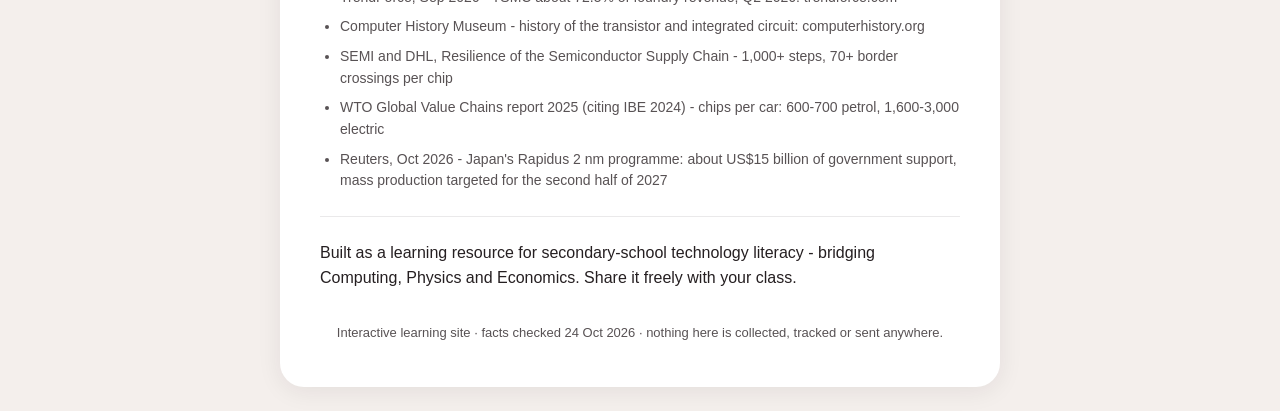
==== commit 8c32b3f2: "Update index.html" ====
--- a/index.html
+++ b/index.html
@@ -14,6 +14,11 @@
     <p class="hero-fact">An interactive chip adventure for ages 14+</p>
     <p class="intro">Every smart thing around you - your phone, the MRT gates, the AI that answers your questions - began as ordinary sand. This is the story of how we taught sand to think, told with your hands: tap, flip, dope, switch and race your way through it.</p>
   </header>
+
+  <div class="adventure-banner">
+    <a href="quest.html">&#10024; New: <strong>Adventure mode</strong> - join Mira, a young girl on a quest to relight the six realms and bring back the world's dawn &rarr;</a>
+  </div>
+
 
   <!-- Hero artwork: from sand to thinking chip (original illustration) -->
   <figure class="heroart" role="img" aria-label="Grains of sand become a silicon wafer full of colourful chips, and one chip lights up with ideas">
--- a/style.css
+++ b/style.css
@@ -0,0 +1,171 @@
+/* The Thinking Sand - styles (standalone, no dependencies) */
+:root {
+  --ink: #251f21;
+  --ink2: #585254;
+  --ink4: #c0bebf;
+  --hairline: #eae9ea;
+  --sand: #f4efec;
+  --teal: #73a89a;
+  --teal-dark: #3d6e5f;
+  --red: #ed313e;
+}
+* { box-sizing: border-box; }
+body {
+  margin: 0;
+  background: var(--sand);
+  color: var(--ink);
+  font-family: -apple-system, BlinkMacSystemFont, "Segoe UI", Roboto, "Helvetica Neue", Arial, sans-serif;
+  font-size: 16px;
+  line-height: 1.55;
+}
+.card {
+  max-width: 720px;
+  margin: 24px auto;
+  background: #fff;
+  border-radius: 24px;
+  padding: 28px 22px 36px;
+  box-shadow: 0 4px 24px rgba(37, 31, 33, 0.08);
+}
+h1, h2 { font-family: Georgia, "Times New Roman", serif; font-weight: 400; letter-spacing: -0.02em; }
+h1 { font-size: 32px; margin: 4px 0 6px; }
+h2 { font-size: 23px; margin: 40px 0 12px; border-top: 1px solid var(--hairline); padding-top: 28px; }
+section:first-of-type h2 { border-top: none; }
+h3 { font-size: 16px; margin: 22px 0 2px; }
+.sub { color: var(--ink2); font-size: 13.5px; margin: 0 0 10px; }
+p { margin: 10px 0; }
+.hero-fact { color: var(--ink2); font-size: 14.5px; margin: 0 0 14px; }
+.intro { font-size: 17px; }
+.keysentence { border-left: 3px solid var(--teal); padding-left: 14px; font-weight: 600; font-size: 17px; }
+hr { border: none; border-top: 1px solid var(--hairline); margin: 24px 0; }
+a { color: var(--teal-dark); }
+.callout { border-radius: 12px; padding: 14px 16px; margin: 16px 0; font-size: 14.5px; }
+.callout p { margin: 4px 0 0; }
+.callout.note { background: #fbf9f7; border-left: 3px solid var(--teal); }
+.callout.warning { background: var(--sand); }
+.closing { color: var(--ink2); font-size: 13px; margin-top: 32px; text-align: center; }
+.sources { font-size: 14px; color: var(--ink2); padding-left: 20px; }
+.sources li { margin-bottom: 8px; word-wrap: break-word; }
+.discuss li { margin-bottom: 10px; }
+
+/* Hero artwork */
+.heroart { margin: 16px 0 8px; }
+.heroart svg { width: 100%; height: auto; display: block; background: linear-gradient(160deg, #fbf6ee 0%, #f2f7f5 60%, #eef3fa 100%); border-radius: 16px; }
+@keyframes sparkPulse { 0%, 100% { opacity: 1; } 50% { opacity: 0.5; } }
+.spark { animation: sparkPulse 2.2s ease-in-out infinite; }
+
+/* Chapter nav */
+.index { display: flex; flex-wrap: wrap; gap: 8px; margin: 10px 0 4px; }
+.index button { border: 1px solid var(--hairline); border-radius: 999px; padding: 8px 14px; font-size: 13px; cursor: pointer; min-height: 36px; color: var(--ink); }
+.index button:nth-child(1) { background: #eef4f1; }
+.index button:nth-child(2) { background: #fdf3e7; }
+.index button:nth-child(3) { background: #eaf2fb; }
+.index button:nth-child(4) { background: #f3eef9; }
+.index button:nth-child(5) { background: #fef6e0; }
+.index button:nth-child(6) { background: #fdeef0; }
+.index button:nth-child(7) { background: #edf7f3; }
+.index button:active { filter: brightness(0.95); }
+
+/* Chip hunt + family */
+.huntgrid { display: grid; grid-template-columns: repeat(2, 1fr); gap: 10px; margin: 8px 0; }
+@media (min-width: 640px) { .huntgrid { grid-template-columns: repeat(3, 1fr); } }
+.hunt { border: 1px solid var(--hairline); border-radius: 14px; background: #fbf9f7; padding: 14px 12px; text-align: left; cursor: pointer; display: flex; flex-direction: column; gap: 6px; min-height: 96px; font-size: 14px; color: var(--ink); }
+.hunt.found { background: #eef4f1; border-color: #bcd6cc; }
+.hunt .emoji { font-size: 28px; line-height: 1; }
+.hunt .name { font-weight: 600; font-size: 14px; }
+.hunt .fact { font-size: 12.5px; line-height: 1.45; color: var(--ink2); }
+.hunt .tap { font-size: 12px; color: var(--ink4); }
+.score { margin-top: 10px; font-size: 13px; font-weight: 600; color: var(--teal-dark); }
+
+/* Doping lab */
+.dopick { display: flex; gap: 10px; flex-wrap: wrap; margin-bottom: 12px; }
+.dopant { flex: 1; min-width: 130px; border-radius: 12px; border: 2px solid transparent; padding: 10px; font-size: 14px; font-weight: 600; cursor: pointer; background: #fbf9f7; color: var(--ink); }
+.dopant small { font-weight: 400; font-size: 12px; color: var(--ink2); }
+.dopant.n.picked { border-color: #6fa8dc; background: #eaf2fb; }
+.dopant.p.picked { border-color: #f6b26b; background: #fdf3e7; }
+.lattice { display: grid; grid-template-columns: repeat(4, 1fr); gap: 8px; margin-bottom: 10px; }
+.atom { position: relative; aspect-ratio: 1; border-radius: 50%; border: 2px solid #cfd6da; background: #eef1f3; font-weight: 700; font-size: 15px; color: #585254; cursor: pointer; display: flex; align-items: center; justify-content: center; min-height: 56px; }
+.atom.doped-P { background: #6fa8dc; border-color: #4a86c8; color: #fff; }
+.atom.doped-B { background: #f6b26b; border-color: #e69138; color: #5a3a10; }
+.atom .badge { position: absolute; bottom: -6px; right: -4px; font-size: 10px; background: var(--ink); color: #fff; border-radius: 999px; padding: 1px 5px; font-style: normal; }
+.verdict { font-size: 13.5px; line-height: 1.5; color: var(--ink2); margin: 8px 0; }
+.mini { border: 1px solid var(--hairline); background: #fff; border-radius: 999px; padding: 8px 16px; font-size: 13px; cursor: pointer; min-height: 40px; color: var(--ink); }
+.mini:disabled { opacity: 0.4; cursor: default; }
+
+/* Diode + transistor */
+.art { width: 100%; height: auto; display: block; background: #fbf9f7; border-radius: 14px; }
+.bulbrow { display: flex; align-items: center; gap: 14px; margin-top: 10px; }
+.bulb { font-size: 30px; }
+.bulb.on { filter: drop-shadow(0 0 10px #ffd966); }
+@keyframes flow { 0% { transform: translateX(0); opacity: 0; } 15% { opacity: 1; } 85% { opacity: 1; } 100% { transform: translateX(190px); opacity: 0; } }
+.flowdot { animation: flow 2.1s linear infinite; }
+@keyframes flowlong { 0% { transform: translateX(0); opacity: 0; } 15% { opacity: 1; } 85% { opacity: 1; } 100% { transform: translateX(100px); opacity: 0; } }
+.flowlong { animation: flowlong 1.8s linear infinite; }
+.big-toggle { width: 100%; margin-top: 10px; border-radius: 12px; padding: 14px; font-size: 15px; font-weight: 600; cursor: pointer; border: 2px solid var(--hairline); background: #fbf9f7; color: var(--ink); min-height: 48px; }
+.big-toggle.on { background: var(--teal); border-color: var(--teal); color: #fff; }
+.big-toggle:disabled { opacity: 0.6; cursor: default; }
+
+/* Logic */
+.gatebtn { border: 1px solid var(--hairline); background: #fff; border-radius: 10px; padding: 10px 16px; font-weight: 700; font-size: 14px; cursor: pointer; min-height: 44px; color: var(--ink); }
+.gatebtn.picked { background: var(--ink); color: #fff; border-color: var(--ink); }
+.io { display: flex; align-items: center; gap: 10px; margin: 8px 0; flex-wrap: wrap; }
+.io-btn { border: 2px solid var(--hairline); border-radius: 10px; background: #fff; font-size: 15px; font-weight: 600; padding: 10px 18px; cursor: pointer; min-height: 44px; color: var(--ink); }
+.io-btn.on { background: #6fa8dc; border-color: #6fa8dc; color: #fff; }
+.arrow { font-size: 18px; color: var(--ink2); }
+.gatebox { border: 2px dashed #585254; border-radius: 10px; padding: 8px 16px; font-weight: 700; font-size: 14px; }
+.out { border-radius: 10px; padding: 10px 18px; font-weight: 700; font-size: 15px; background: var(--sand); color: var(--ink2); }
+.out.on { background: var(--teal); color: #fff; }
+.truth { margin-top: 10px; border-collapse: collapse; font-size: 13.5px; }
+.truth th, .truth td { border: 1px solid var(--hairline); padding: 6px 14px; text-align: center; }
+.truth tr.active td { background: #eef4f1; font-weight: 700; }
+.truth .one { color: var(--teal-dark); font-weight: 700; }
+
+/* Fab stepper */
+.stepline { margin: 12px 0 4px; font-size: 15px; font-weight: 700; }
+.stepbody { font-size: 14px; line-height: 1.55; color: var(--ink2); margin: 0 0 12px; }
+.stepnav { display: flex; align-items: center; justify-content: space-between; gap: 10px; }
+.dots { display: flex; gap: 6px; }
+.dots i { width: 8px; height: 8px; border-radius: 50%; background: var(--hairline); }
+.dots i.here { background: var(--teal); }
+
+/* Moore */
+.moore input[type=range] { width: 100%; margin: 12px 0; accent-color: var(--teal); height: 32px; }
+.moorecard { border: 1px solid var(--hairline); border-radius: 14px; padding: 16px; text-align: center; background: #fbf9f7; }
+.mooreyear { font-size: 26px; font-weight: 700; margin: 0; }
+.moorechip { font-size: 14px; color: var(--ink2); margin: 2px 0 12px; }
+.moorebar { height: 14px; border-radius: 999px; background: var(--hairline); overflow: hidden; }
+.moorebar span { display: block; height: 100%; background: linear-gradient(90deg, var(--teal), var(--teal-dark)); border-radius: 999px; transition: width 0.4s ease; }
+.moorecount { font-size: 15px; font-weight: 600; color: var(--teal-dark); margin: 10px 0 0; }
+
+/* Race */
+.racetask { font-size: 14px; color: var(--ink2); }
+.lanelabel { display: flex; justify-content: space-between; font-size: 12.5px; color: var(--ink2); margin: 10px 0 4px; gap: 8px; flex-wrap: wrap; }
+.lanelabel span:last-child { white-space: nowrap; }
+.tiles { display: grid; grid-template-columns: repeat(16, 1fr); gap: 3px; }
+.tiles i { aspect-ratio: 1; border-radius: 3px; background: #f0eded; }
+.tiles i.cpu { background: #6fa8dc; }
+.tiles i.gpu { background: var(--teal); }
+
+/* Passport */
+.stamps { display: flex; gap: 8px; margin-bottom: 12px; flex-wrap: wrap; }
+.stamp { font-size: 24px; border-radius: 12px; border: 2px solid var(--hairline); background: #fff; padding: 8px 10px; cursor: pointer; min-height: 48px; min-width: 48px; }
+.stamp.here { border-color: var(--teal); background: #eef4f1; }
+.passcard { border: 1px solid var(--hairline); border-radius: 14px; padding: 14px 16px; background: #fbf9f7; }
+.passstage { font-weight: 700; font-size: 15px; margin: 0 0 6px; }
+.passbody { font-size: 14px; line-height: 1.55; color: var(--ink2); margin: 0; }
+
+/* Quiz */
+.q { margin-bottom: 18px; }
+.qq { font-size: 14.5px; margin: 0 0 8px; font-weight: 700; }
+.qopts { display: flex; flex-direction: column; gap: 8px; }
+.qopt { text-align: left; border: 1px solid var(--hairline); border-radius: 10px; background: #fff; padding: 12px 14px; font-size: 14px; cursor: pointer; min-height: 44px; color: var(--ink); }
+.qopt.right { background: #eef4f1; border-color: var(--teal); font-weight: 600; }
+.qopt.wrong { background: #fdecec; border-color: var(--red); }
+.qopt.muted { opacity: 0.55; }
+.qopt:disabled { cursor: default; }
+.qwhy { font-size: 13px; color: var(--ink2); margin: 8px 0 0; }
+.finalscore { font-size: 15px; font-weight: 700; color: var(--teal-dark); }
+
+@media (min-width: 768px) {
+  .card { padding: 36px 40px 44px; }
+  h1 { font-size: 38px; }
+}
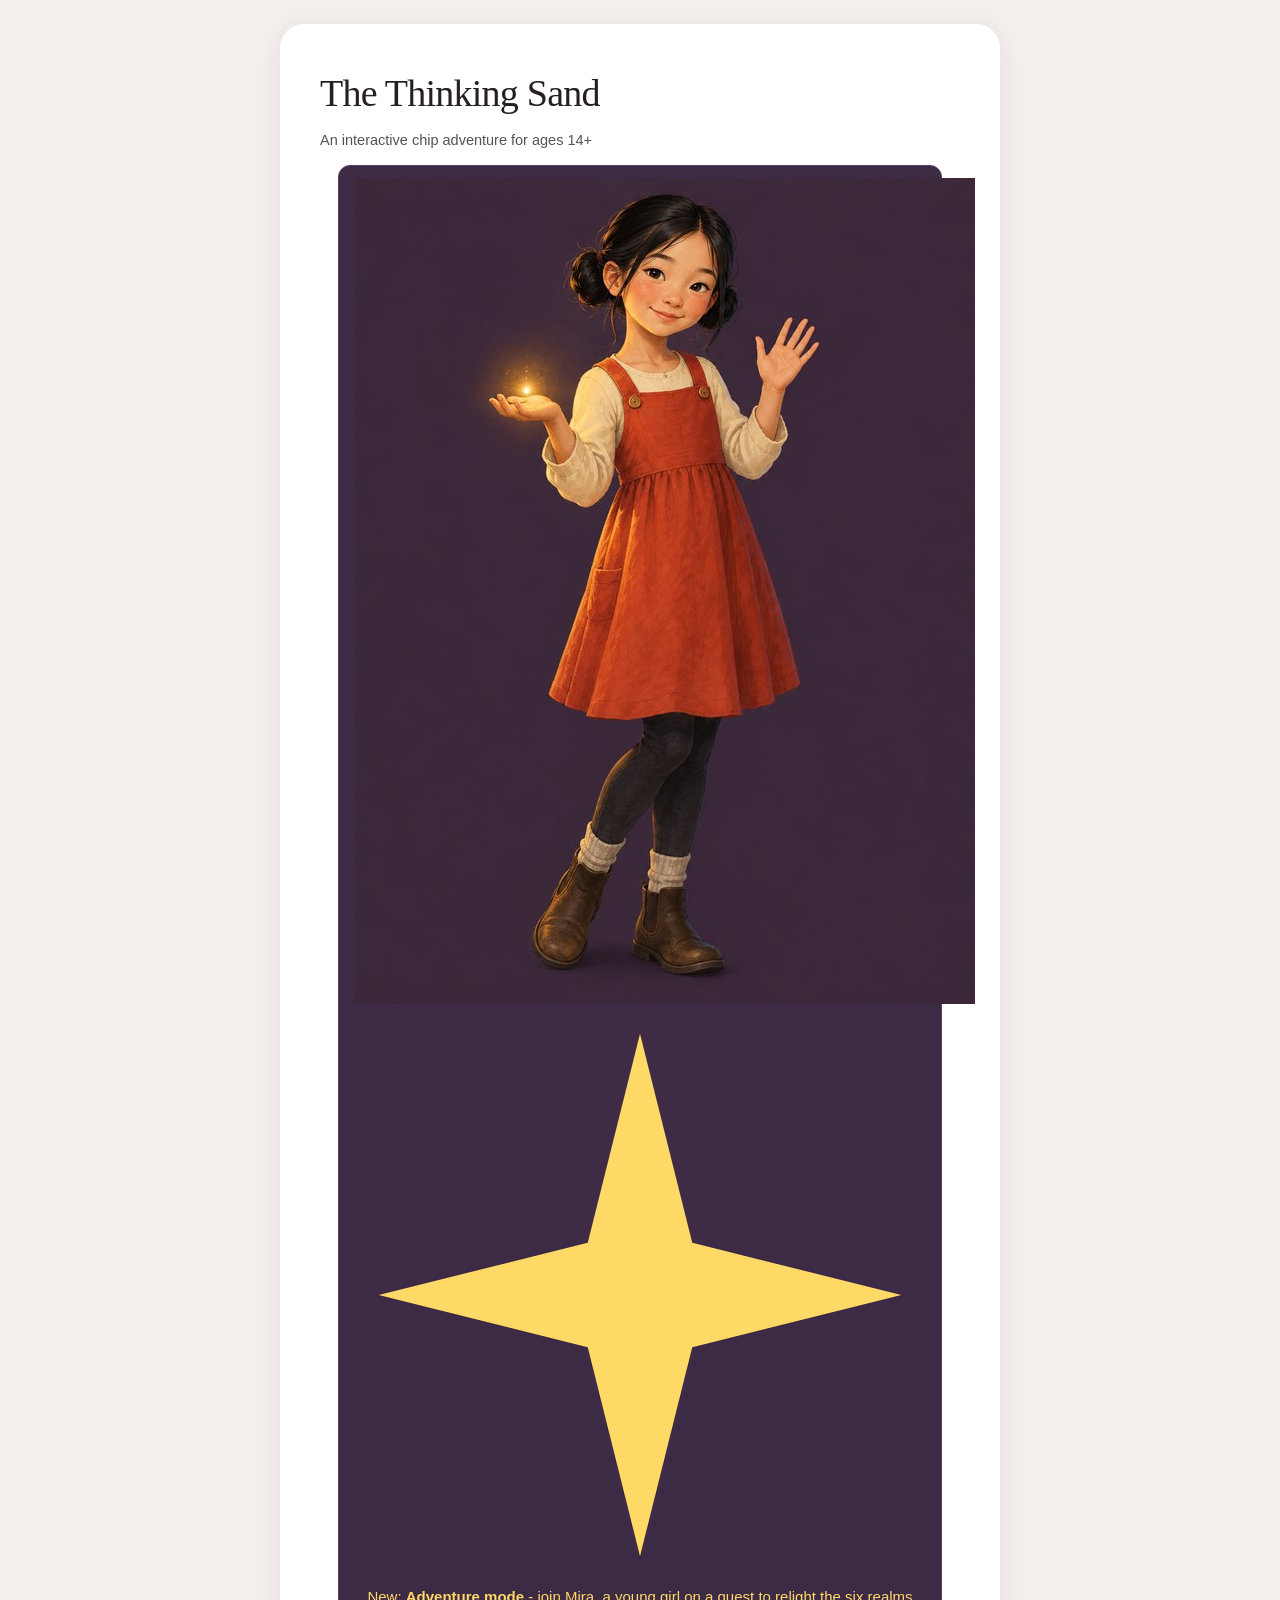
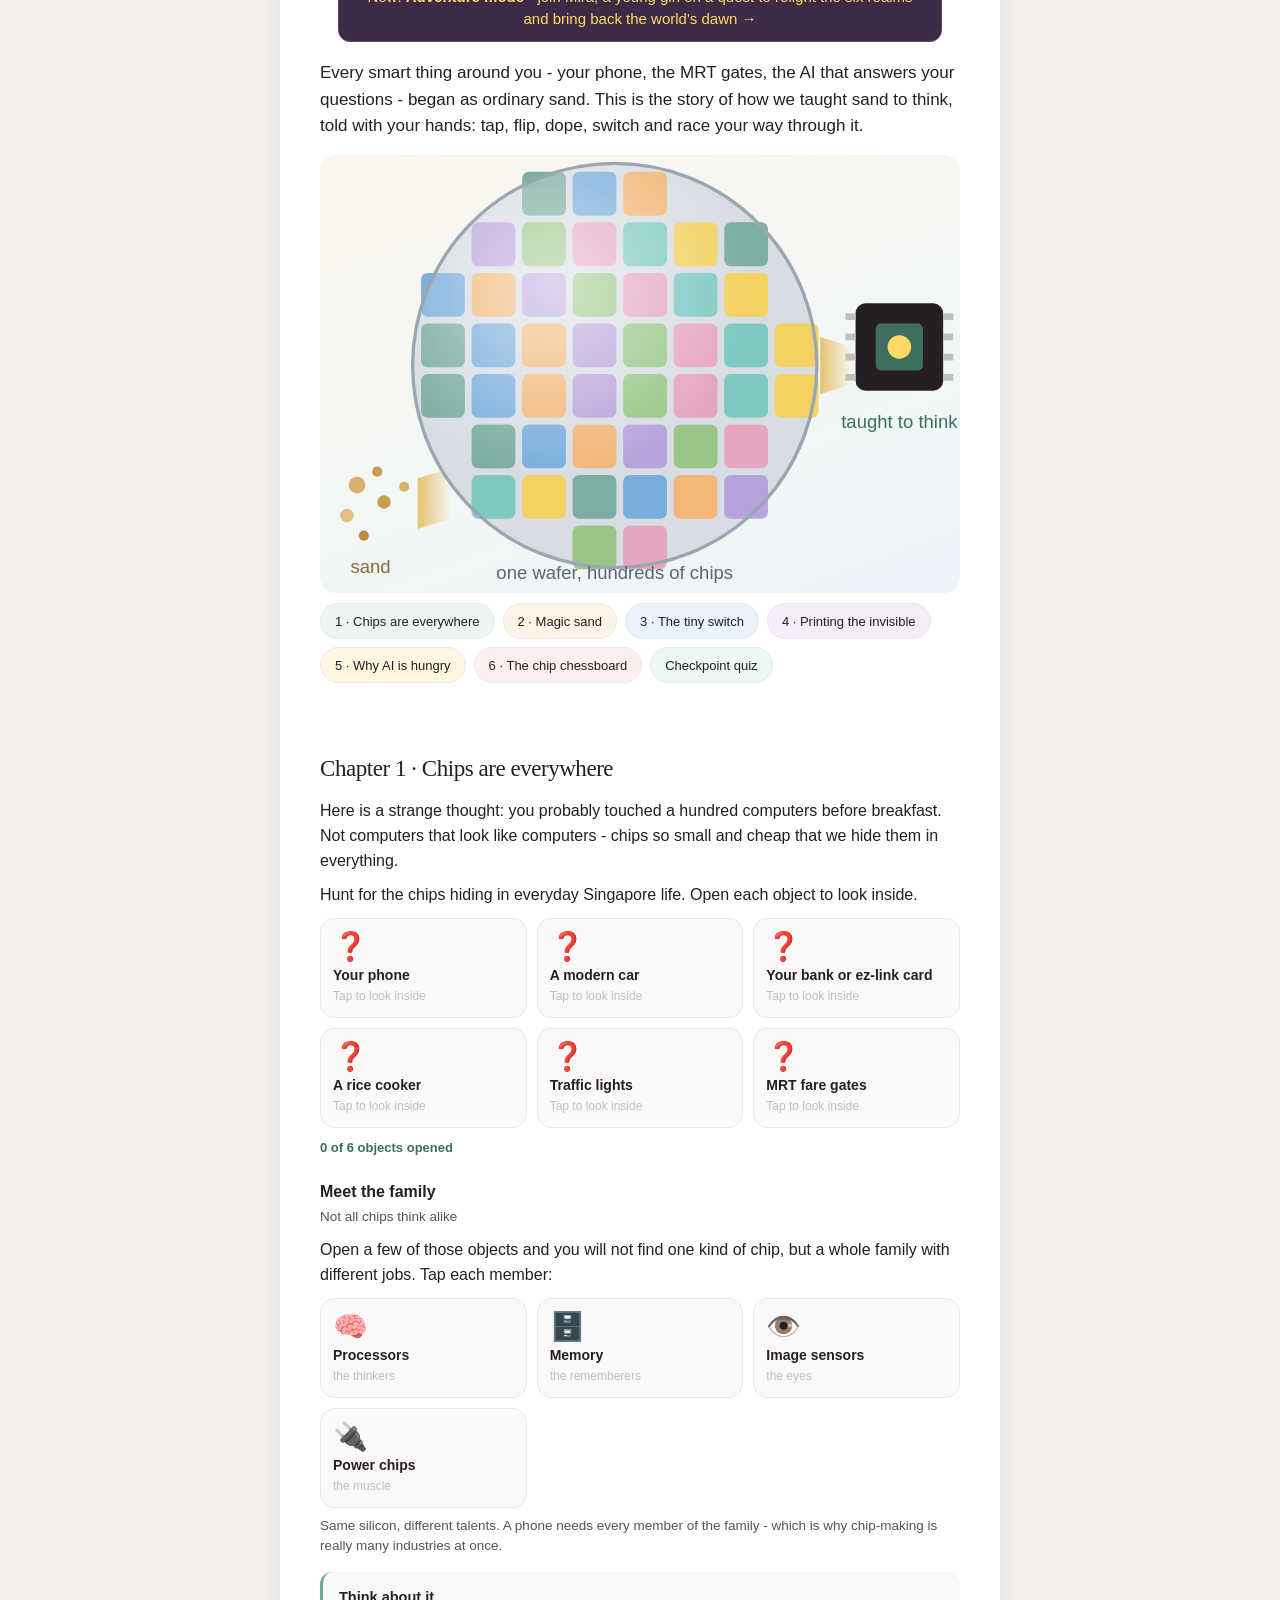
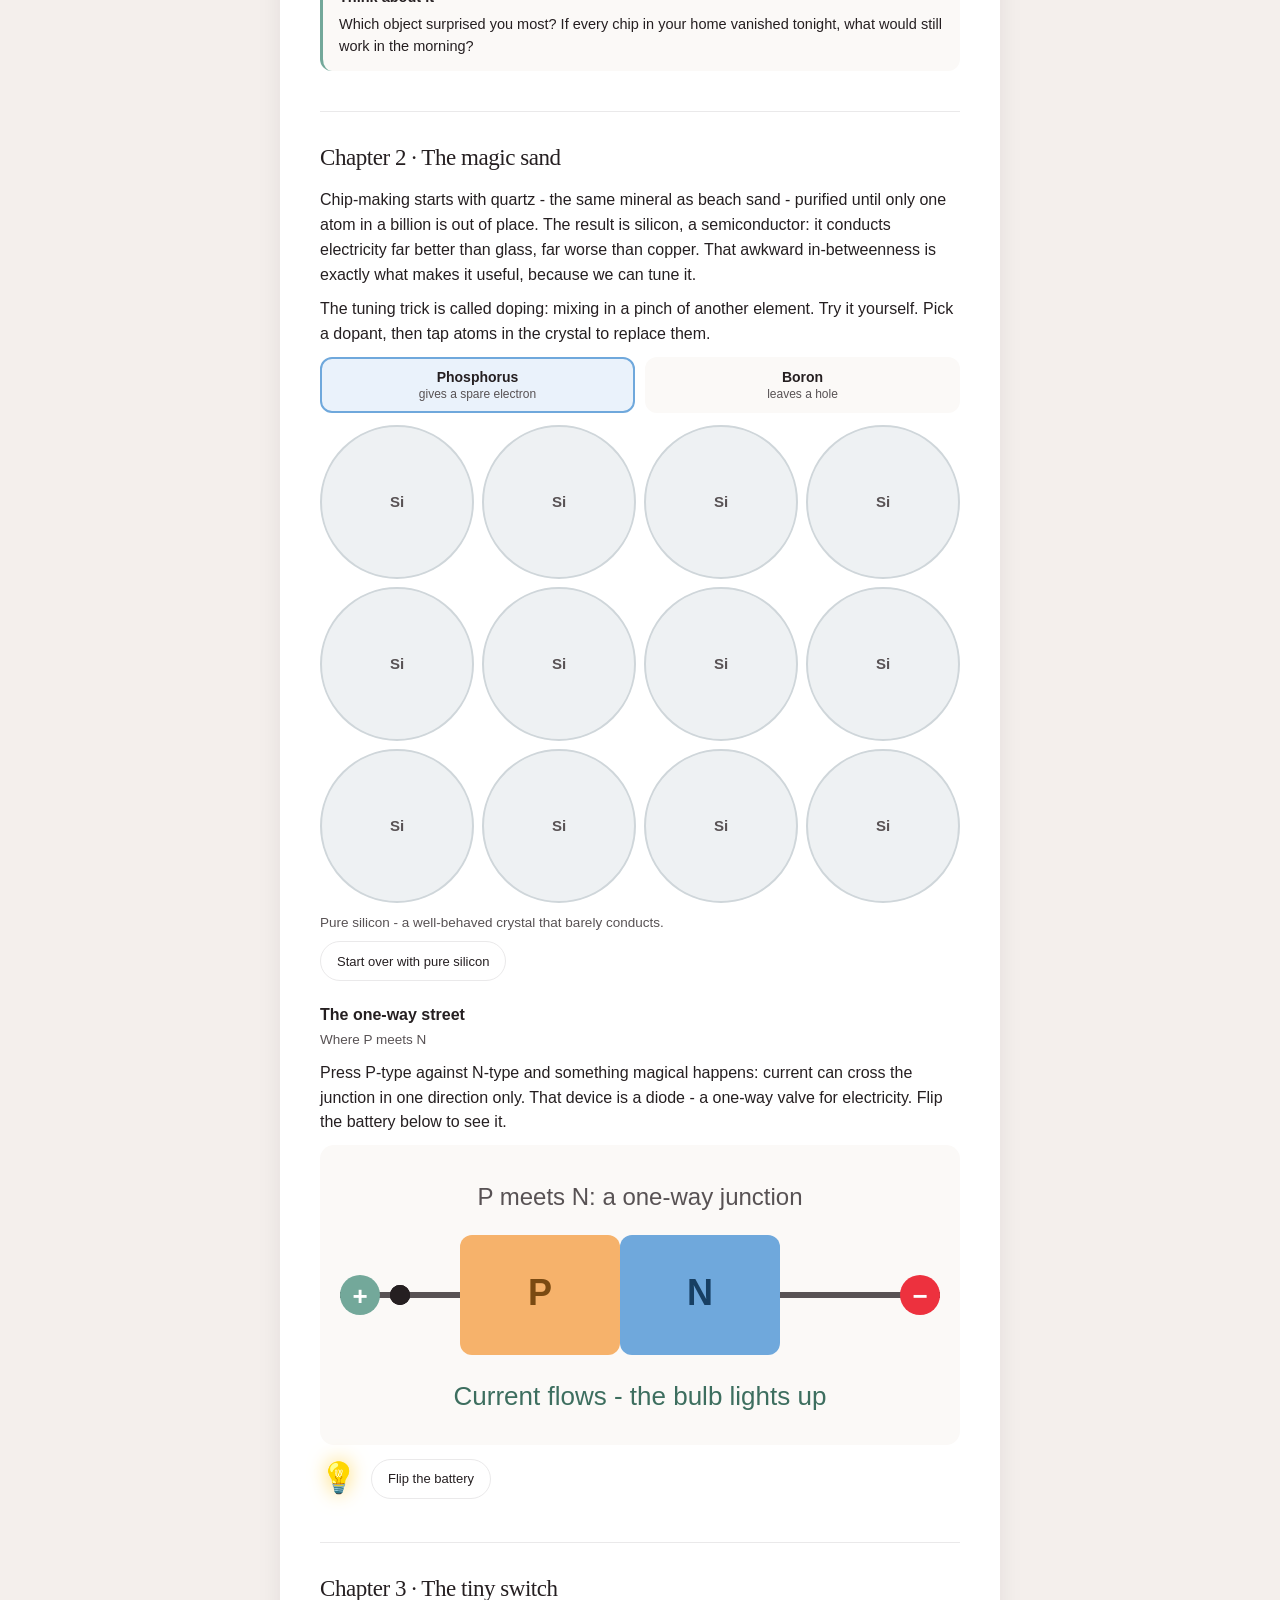
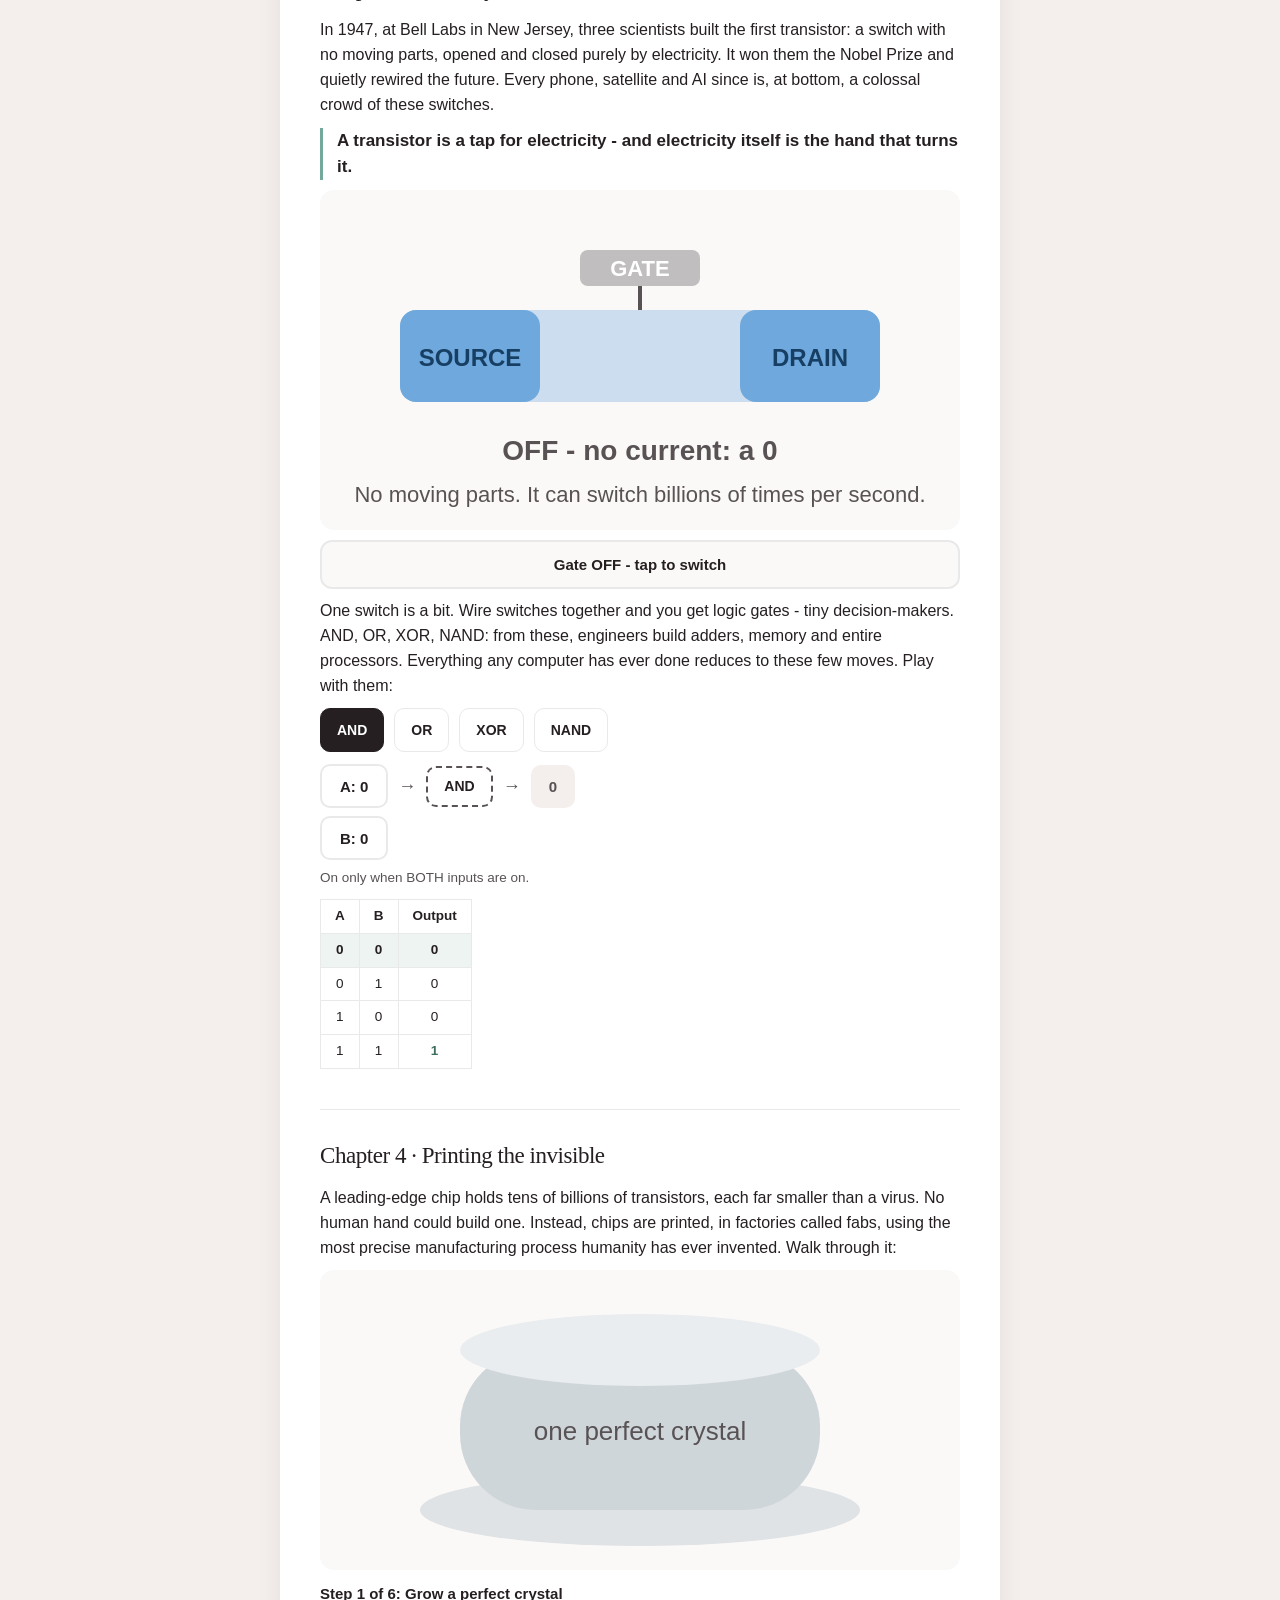
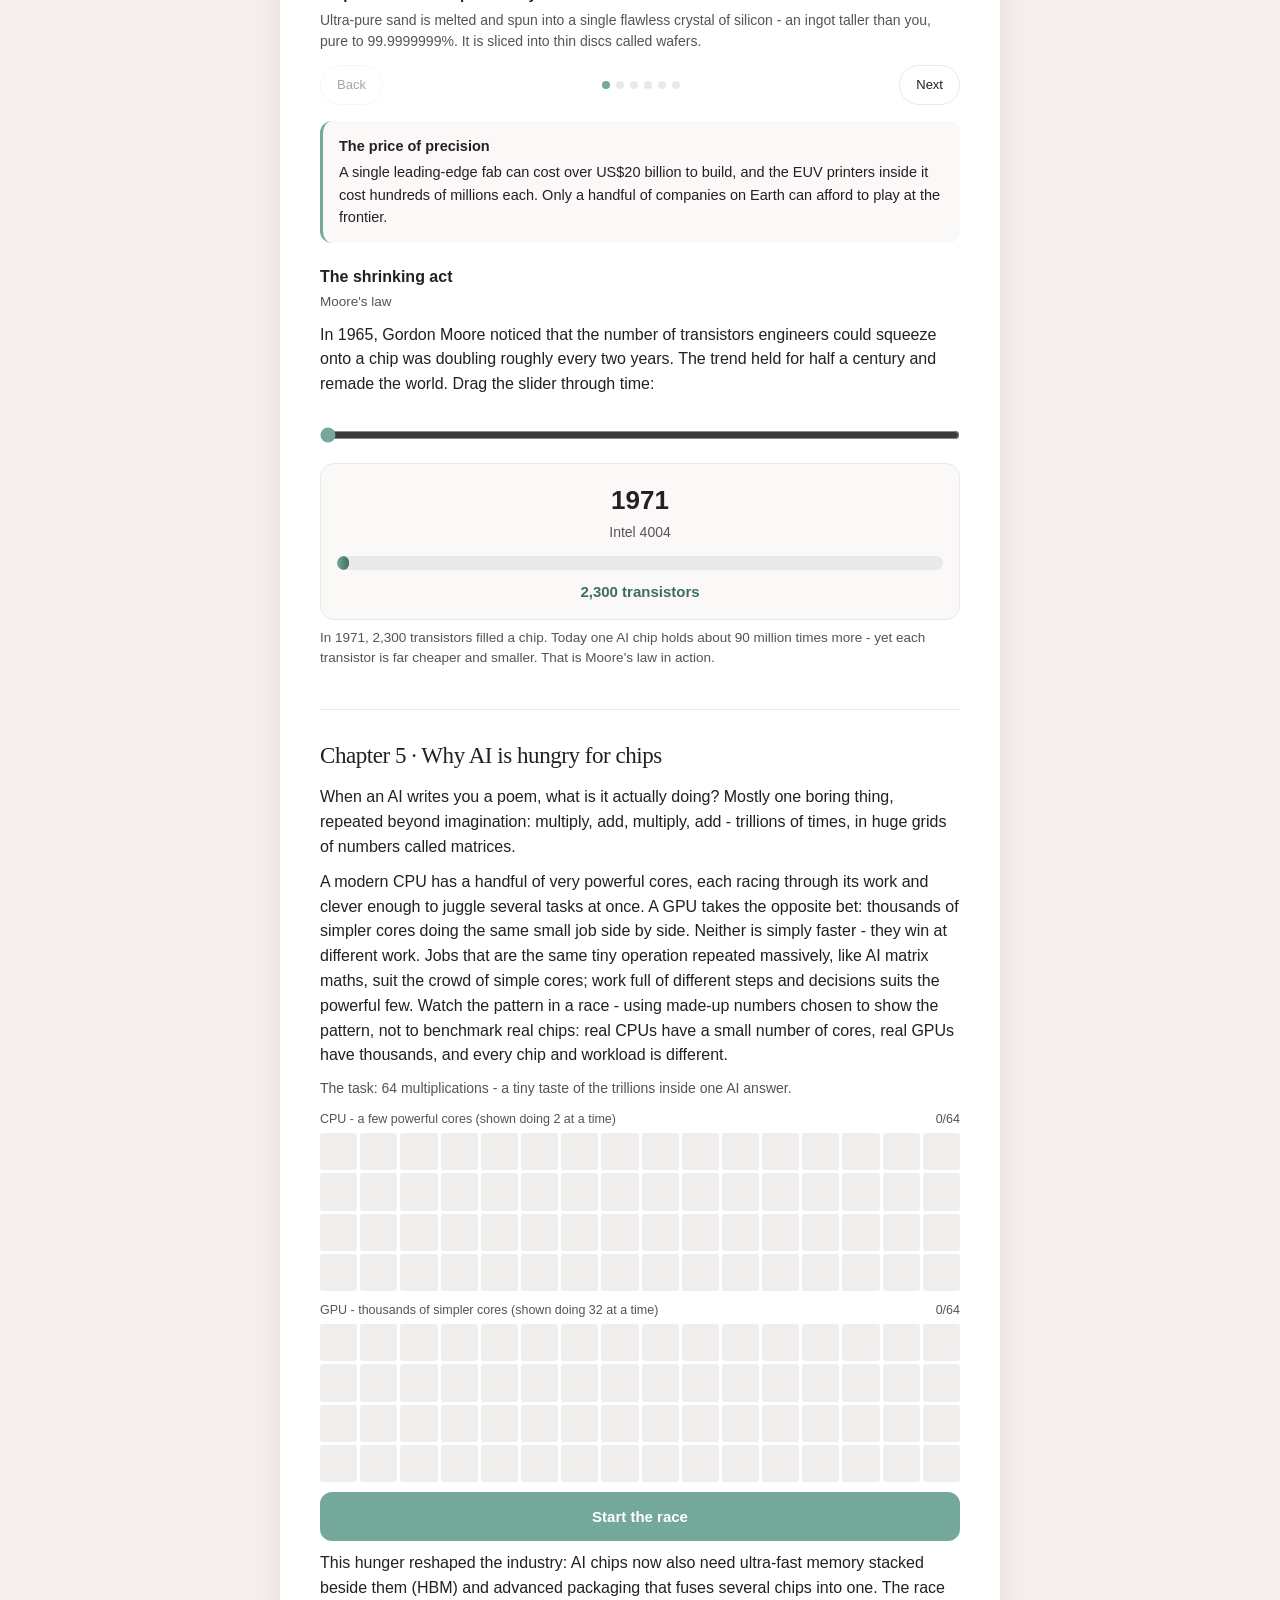
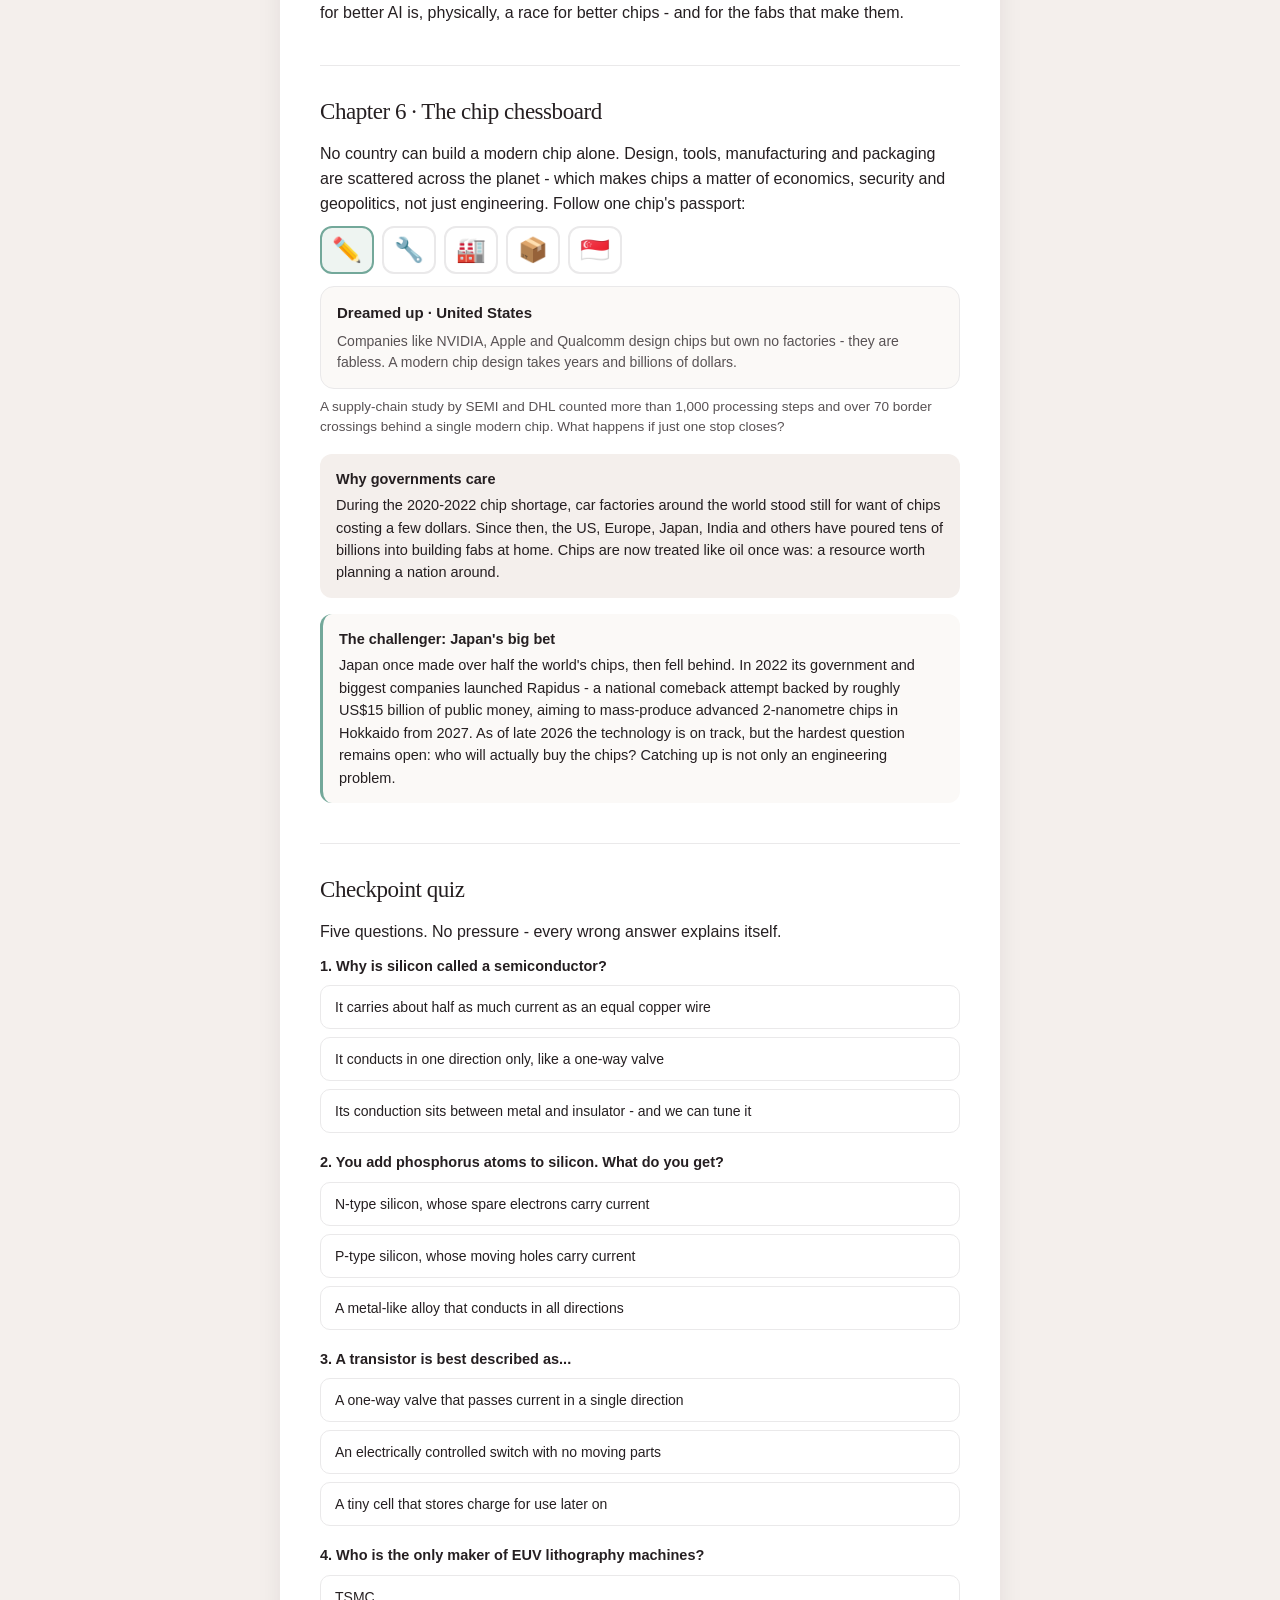
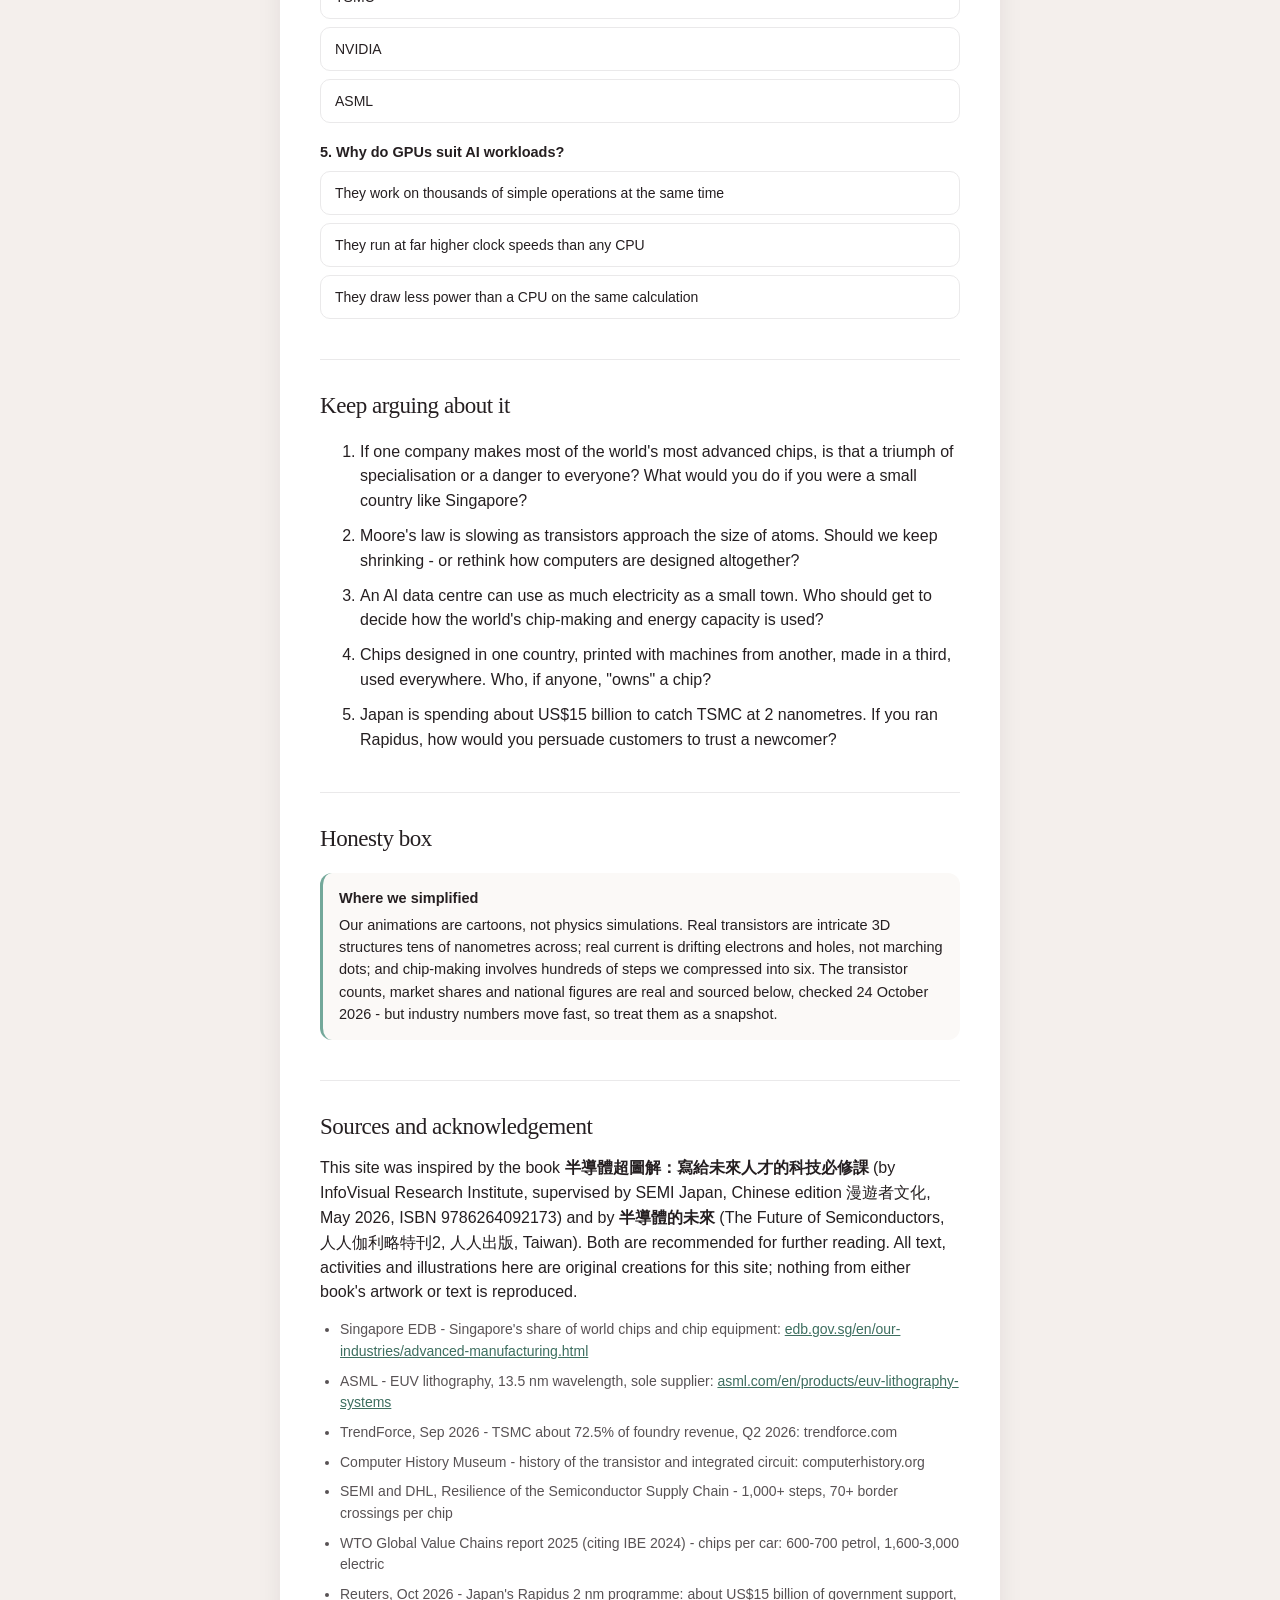
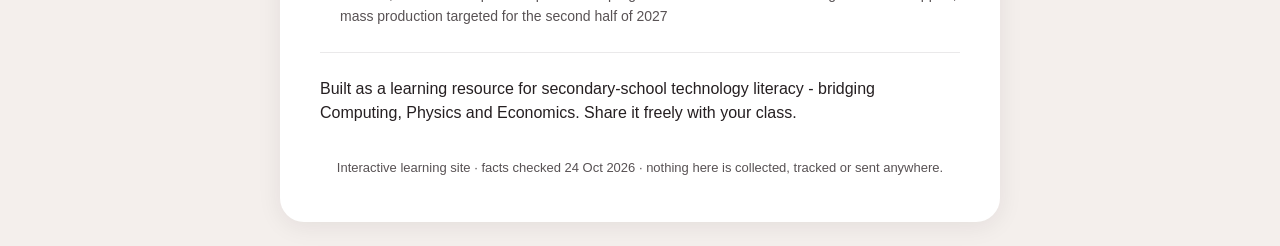
==== commit c5ab53cb: "Add adventure mode banner to index.html Added adventure mode section with a description and image li" ====
--- a/index.html
+++ b/index.html
@@ -12,12 +12,13 @@
   <header class="hero">
     <h1>The Thinking Sand</h1>
     <p class="hero-fact">An interactive chip adventure for ages 14+</p>
+  <div class="adventure-banner">
+    <a href="quest.html"><img src="mira-stand.svg" alt="Mira, a young girl in a red dress, waves hello while holding a tiny glowing grain of sand" width="620" height="826"><span><svg class="sparkle" viewBox="0 0 24 24" aria-hidden="true"><path d="M12 1 L14.2 9.8 L23 12 L14.2 14.2 L12 23 L9.8 14.2 L1 12 L9.8 9.8 Z" fill="#ffd966"/></svg> New: <strong>Adventure mode</strong> - join Mira, a young girl on a quest to relight the six realms and bring back the world's dawn &rarr;</span></a>
+  </div>
+
     <p class="intro">Every smart thing around you - your phone, the MRT gates, the AI that answers your questions - began as ordinary sand. This is the story of how we taught sand to think, told with your hands: tap, flip, dope, switch and race your way through it.</p>
   </header>
 
-  <div class="adventure-banner">
-    <a href="quest.html">&#10024; New: <strong>Adventure mode</strong> - join Mira, a young girl on a quest to relight the six realms and bring back the world's dawn &rarr;</a>
-  </div>
 
 
   <!-- Hero artwork: from sand to thinking chip (original illustration) -->
--- a/style.css
+++ b/style.css
@@ -169,3 +169,12 @@
   .card { padding: 36px 40px 44px; }
   h1 { font-size: 38px; }
 }
+
+/* Adventure-mode banner linking to the companion quest */
+.adventure-banner { margin: 0 18px 18px; }
+.adventure-banner a {
+  display: block; text-align: center; padding: 12px 16px; border-radius: 12px;
+  background: #3d2b45; color: #ffd966; text-decoration: none; font-size: 15px; line-height: 1.45;
+  border: 1px solid #5a4465;
+}
+.adventure-banner a:hover, .adventure-banner a:focus { background: #4a3654; }
